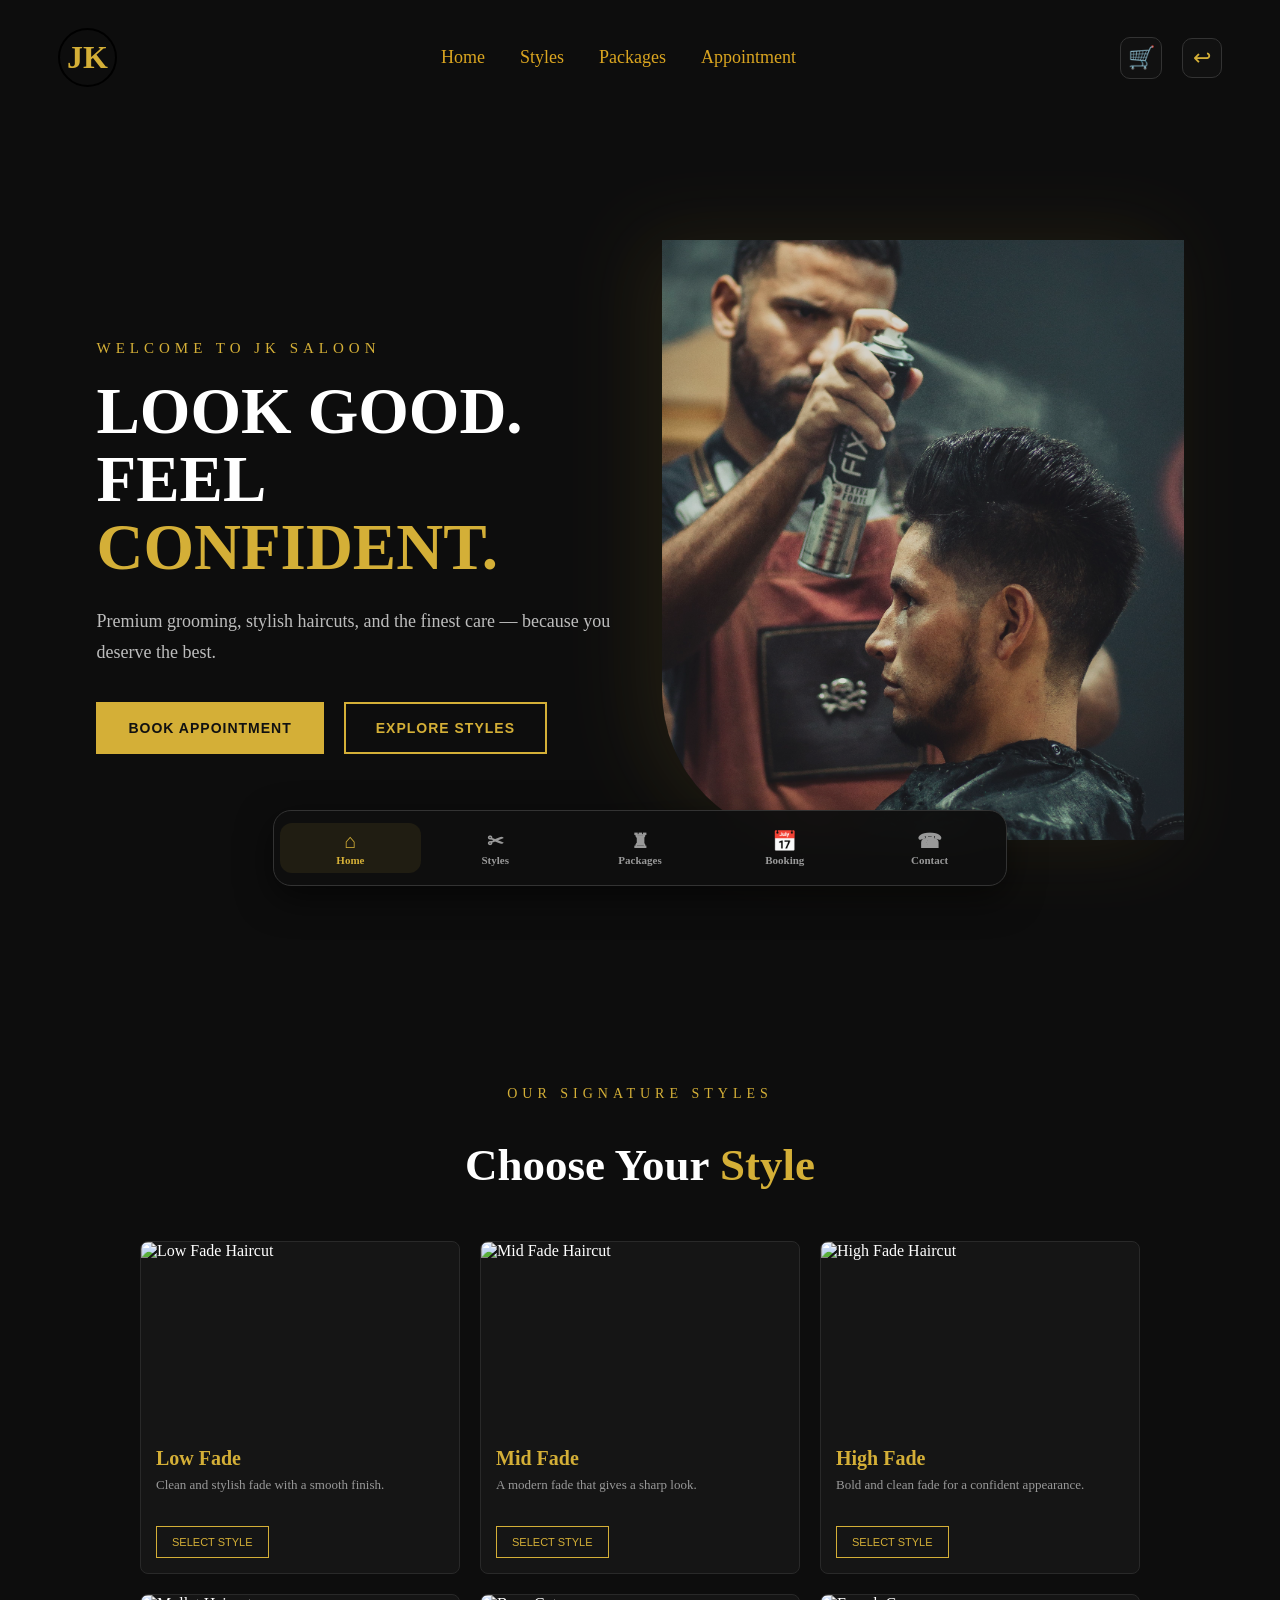
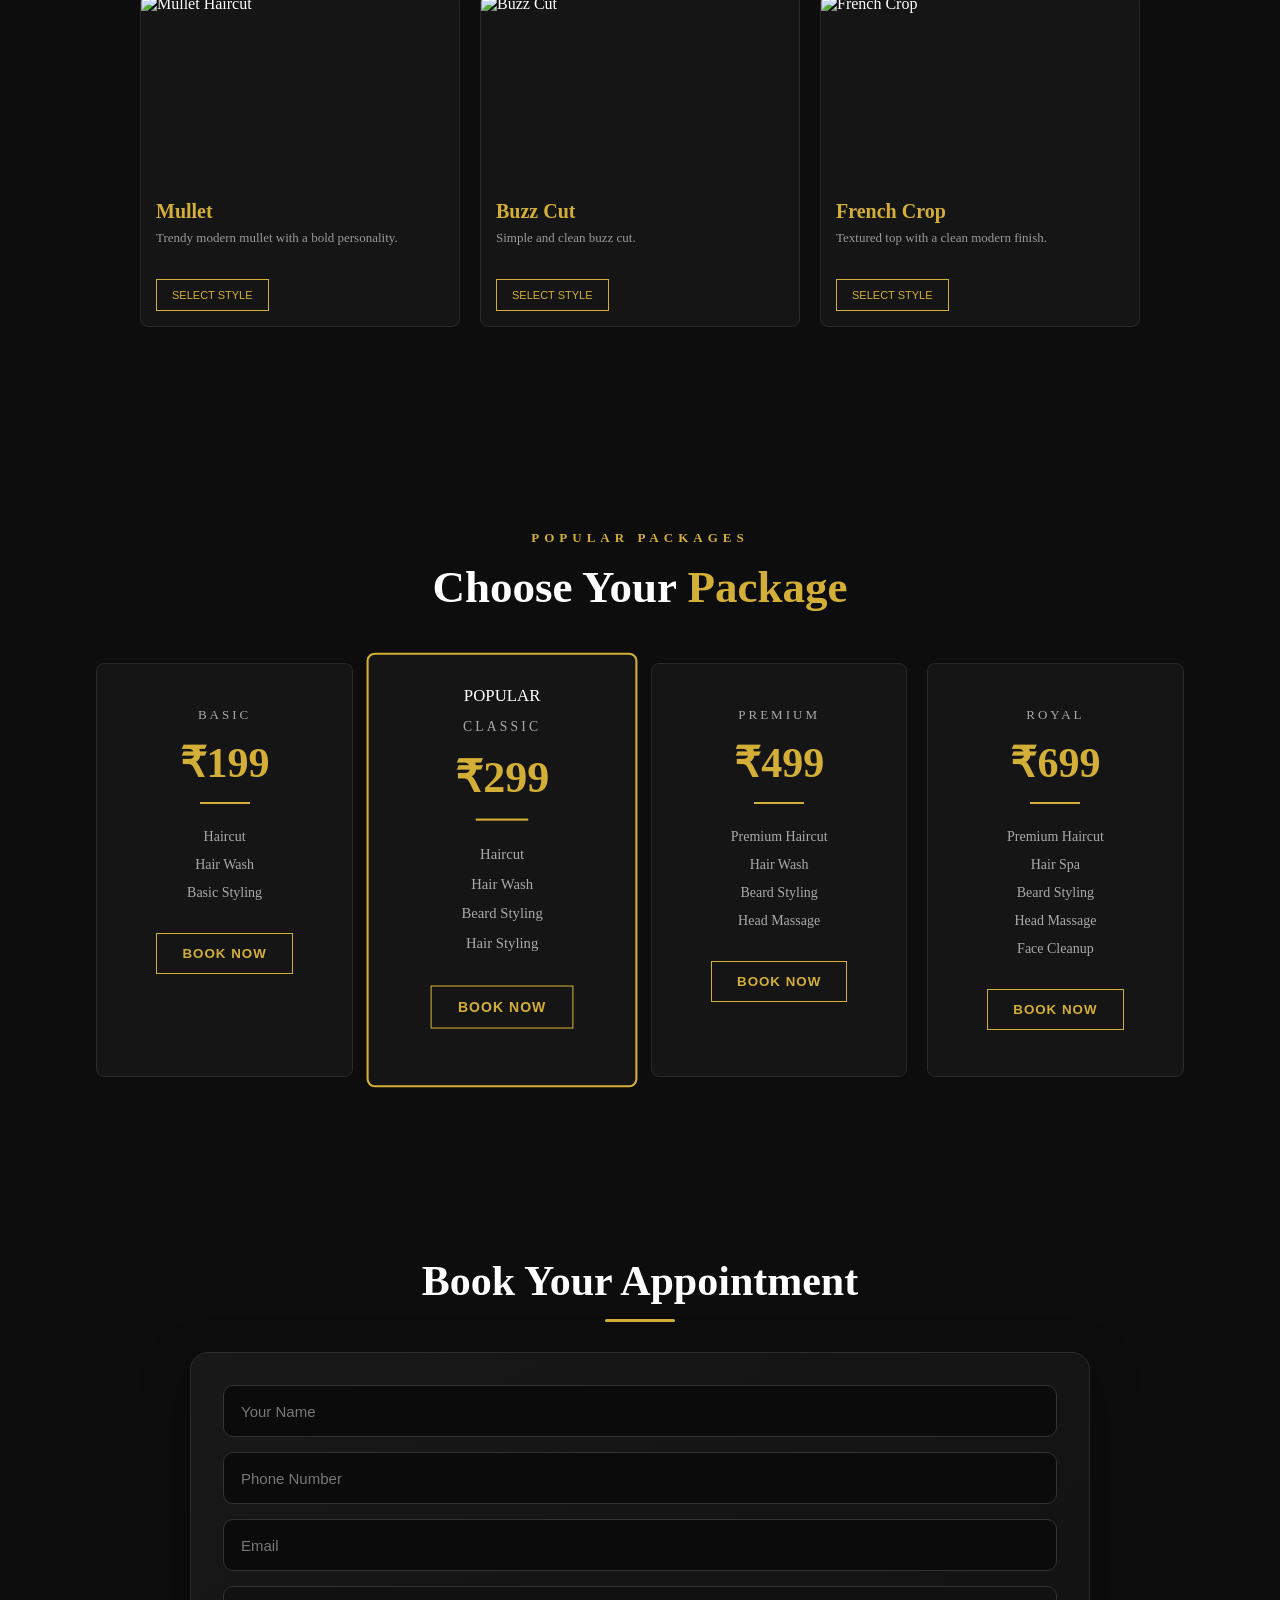
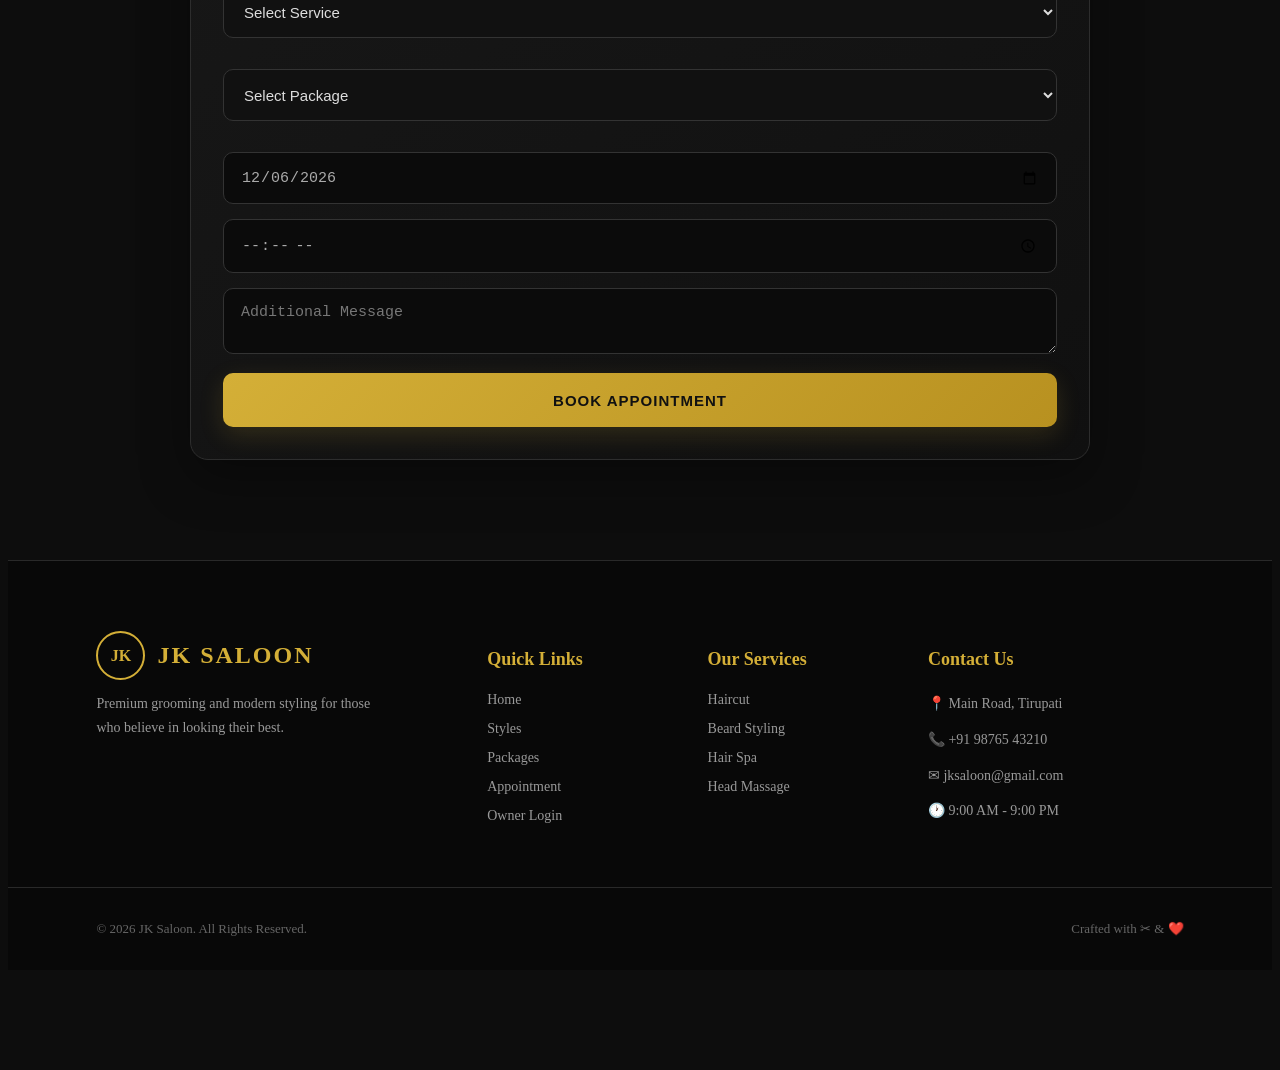
==== frontend/index.html @ f38b9d70 "Initial JK Saloon full stack project" ====
<!DOCTYPE html>
<html lang="en">

<head>

    <meta charset="UTF-8">

    <meta name="viewport"
          content="width=device-width, initial-scale=1.0">

    <title>JK Saloon</title>

    <link rel="stylesheet" href="style.css">

</head>


<body>


<!-- =========================================
     SPLASH SCREEN
     ========================================= -->

<div id="splashScreen">

    <div class="splash-content">

        <div class="splash-logo">
            <span>JK</span>
        </div>

        <h1>JK SALOON</h1>

        <p>LOOK GOOD • FEEL CONFIDENT</p>

        <div class="splash-loader">
            <span></span>
        </div>

    </div>

</div>



<!-- =========================================
     HEADER
     ========================================= -->

<header>

    <!-- LOGO -->

    <div class="logo">

        <span>
            JK
        </span>

    </div>


    <!-- NAVIGATION -->

    <nav id="mainNav">

        <ul>

            <li>
                <a href="#home">
                    Home
                </a>
            </li>

            <li>
                <a href="#styles">
                    Styles
                </a>
            </li>

            <li>
                <a href="#packages">
                    Packages
                </a>
            </li>

            <li>
                <a href="#appointment">
                    Appointment
                </a>
            </li>

        </ul>

    </nav>


    <!-- USER ACTIONS -->

    <div class="user-actions">

        <a class="cart admin-login-icon"
           href="./admin-login.html"
           title="Owner Admin Login"
           aria-label="Owner Admin Login">
            🛒
        </a>

        <button class="back"
                type="button"
                onclick="window.history.back()"
                title="Go Back"
                aria-label="Go Back">
            ↩
        </button>

    </div>


    <!-- MOBILE MENU -->

    <button
        class="mobile-menu-btn"
        onclick="toggleMobileMenu()">

        ☰

    </button>

</header>



<!-- =========================================
     HERO SECTION
     ========================================= -->

<section
    class="hero"
    id="home">


    <div class="hero-content">

        <p class="welcome">
            WELCOME TO JK SALOON
        </p>


        <h1>

            LOOK GOOD.<br>

            FEEL
            <span>
                CONFIDENT.
            </span>

        </h1>


        <p class="hero-text">

            Premium grooming, stylish haircuts,
            and the finest care — because you deserve the best.

        </p>


        <div class="hero-buttons">


            <button
                class="book-btn"
                onclick="goToAppointment()">

                BOOK APPOINTMENT

            </button>


            <button
                class="style-btn"
                onclick="document.getElementById('styles').scrollIntoView({behavior:'smooth'})">

                EXPLORE STYLES

            </button>


        </div>

    </div>



    <div class="hero-image">

        <img
            src="image/saloon.jpg"
            alt="JK Saloon Barber">

    </div>


</section>



<!-- =========================================
     STYLES SECTION
     ========================================= -->

<section
    class="styles-section"
    id="styles">


    <p class="section-small">

        OUR SIGNATURE STYLES

    </p>


    <h2>

        Choose Your
        <span>
            Style
        </span>

    </h2>



    <div class="style-container">


        <!-- LOW FADE -->

        <div class="style-card">

            <img
                src="https://images.unsplash.com/photo-1621605815971-fbc98d665033?auto=format&fit=crop&w=600&q=80"
                alt="Low Fade Haircut">


            <div class="card-content">

                <h3>
                    Low Fade
                </h3>


                <p>

                    Clean and stylish fade
                    with a smooth finish.

                </p>


                <button
                    onclick="selectStyle('Low Fade')">

                    SELECT STYLE

                </button>

            </div>

        </div>



        <!-- MID FADE -->

        <div class="style-card">

            <img
                src="https://images.unsplash.com/photo-1622286342621-4bd786c2447c?auto=format&fit=crop&w=600&q=80"
                alt="Mid Fade Haircut">


            <div class="card-content">

                <h3>
                    Mid Fade
                </h3>


                <p>

                    A modern fade that
                    gives a sharp look.

                </p>


                <button
                    onclick="selectStyle('Mid Fade')">

                    SELECT STYLE

                </button>

            </div>

        </div>



        <!-- HIGH FADE -->

        <div class="style-card">

            <img
                src="https://images.unsplash.com/photo-1622296089863-eb7fc530daa8?auto=format&fit=crop&w=600&q=80"
                alt="High Fade Haircut">


            <div class="card-content">

                <h3>
                    High Fade
                </h3>


                <p>

                    Bold and clean fade
                    for a confident appearance.

                </p>


                <button
                    onclick="selectStyle('High Fade')">

                    SELECT STYLE

                </button>

            </div>

        </div>



        <!-- MULLET -->

        <div class="style-card">

            <img
                src="https://images.unsplash.com/photo-1599351431202-1e0f0137899a?auto=format&fit=crop&w=600&q=80"
                alt="Mullet Haircut">


            <div class="card-content">

                <h3>
                    Mullet
                </h3>


                <p>

                    Trendy modern mullet
                    with a bold personality.

                </p>


                <button
                    onclick="selectStyle('Mullet')">

                    SELECT STYLE

                </button>

            </div>

        </div>



        <!-- BUZZ CUT -->

        <div class="style-card">

            <img
                src="https://images.unsplash.com/photo-1582095133179-bfd08e2fc6b3?auto=format&fit=crop&w=600&q=80"
                alt="Buzz Cut">


            <div class="card-content">

                <h3>
                    Buzz Cut
                </h3>


                <p>

                    Simple and clean
                    buzz cut.

                </p>


                <button
                    onclick="selectStyle('Buzz Cut')">

                    SELECT STYLE

                </button>

            </div>

        </div>



        <!-- FRENCH CROP -->

        <div class="style-card">

            <img
                src="image/image.jpg"
                alt="French Crop">


            <div class="card-content">

                <h3>
                    French Crop
                </h3>


                <p>

                    Textured top with
                    a clean modern finish.

                </p>


                <button
                    onclick="selectStyle('French Crop')">

                    SELECT STYLE

                </button>

            </div>

        </div>


    </div>

</section>



<!-- =========================================
     PACKAGES SECTION
     ========================================= -->

<section
    class="packages-section"
    id="packages">


    <p class="package-small">

        POPULAR PACKAGES

    </p>


    <h2>

        Choose Your
        <span>
            Package
        </span>

    </h2>



    <div class="packages-container">


        <!-- BASIC -->

        <div class="package-card">

            <p class="package-name">
                BASIC
            </p>


            <h3>
                ₹199
            </h3>


            <div class="line"></div>


            <p>
                Haircut
            </p>

            <p>
                Hair Wash
            </p>

            <p>
                Basic Styling
            </p>


            <button
                onclick="selectPackage('Basic Haircut')">

                BOOK NOW

            </button>

        </div>



        <!-- CLASSIC -->

        <div class="package-card popular">

            <div class="popular-tag">
                POPULAR
            </div>


            <p class="package-name">
                CLASSIC
            </p>


            <h3>
                ₹299
            </h3>


            <div class="line"></div>


            <p>
                Haircut
            </p>

            <p>
                Hair Wash
            </p>

            <p>
                Beard Styling
            </p>

            <p>
                Hair Styling
            </p>


            <button
                onclick="selectPackage('Classic Package')">

                BOOK NOW

            </button>

        </div>



        <!-- PREMIUM -->

        <div class="package-card">

            <p class="package-name">
                PREMIUM
            </p>


            <h3>
                ₹499
            </h3>


            <div class="line"></div>


            <p>
                Premium Haircut
            </p>

            <p>
                Hair Wash
            </p>

            <p>
                Beard Styling
            </p>

            <p>
                Head Massage
            </p>


            <button
                onclick="selectPackage('Premium Package')">

                BOOK NOW

            </button>

        </div>



        <!-- ROYAL -->

        <div class="package-card">

            <p class="package-name">
                ROYAL
            </p>


            <h3>
                ₹699
            </h3>


            <div class="line"></div>


            <p>
                Premium Haircut
            </p>

            <p>
                Hair Spa
            </p>

            <p>
                Beard Styling
            </p>

            <p>
                Head Massage
            </p>

            <p>
                Face Cleanup
            </p>


            <button
                onclick="selectPackage('Royal Package')">

                BOOK NOW

            </button>

        </div>


    </div>

</section>



<!-- =========================================
     APPOINTMENT SECTION
     ========================================= -->

<section
    class="appointment-section"
    id="appointment">


    <h2>
        Book Your Appointment
    </h2>



    <form id="appointmentForm">


        <input
            type="text"
            id="customerName"
            placeholder="Your Name"
            required>


        <input
            type="tel"
            id="customerPhone"
            placeholder="Phone Number"
            required>


        <input
            type="email"
            id="customerEmail"
            placeholder="Email"
            required>


        <select
            id="service"
            required>

            <option value="">
                Select Service
            </option>

            <option value="Low Fade">
                Low Fade
            </option>

            <option value="Mid Fade">
                Mid Fade
            </option>

            <option value="High Fade">
                High Fade
            </option>

            <option value="Mullet">
                Mullet
            </option>

            <option value="Buzz Cut">
                Buzz Cut
            </option>

            <option value="French Crop">
                French Crop
            </option>

        </select>



        <select
            id="package"
            required>

            <option value="">
                Select Package
            </option>

            <option value="Basic Haircut">
                Basic - ₹199
            </option>

            <option value="Classic Package">
                Classic - ₹299
            </option>

            <option value="Premium Package">
                Premium - ₹499
            </option>

            <option value="Royal Package">
                Royal - ₹699
            </option>

        </select>



        <input
            type="date"
            id="appointmentDate"
            required>


        <input
            type="time"
            id="appointmentTime"
            required>


        <textarea
            id="customerMessage"
            placeholder="Additional Message"></textarea>


        <button type="submit">

            BOOK APPOINTMENT

        </button>


    </form>



    <!-- SUCCESS RESPONSE -->

    <div id="bookingResponse"></div>


</section>



<!-- =========================================
     FOOTER
     ========================================= -->

<footer
    class="footer"
    id="footer">


    <div class="footer-container">


        <!-- ABOUT -->

        <div class="footer-box">

            <div class="footer-logo">

                <span>
                    JK
                </span>

                <h2>
                    JK SALOON
                </h2>

            </div>


            <p>

                Premium grooming and modern
                styling for those who believe
                in looking their best.

            </p>

        </div>



        <!-- QUICK LINKS -->

        <div class="footer-box">

            <h3>
                Quick Links
            </h3>


            <a href="#home">
                Home
            </a>


            <a href="#styles">
                Styles
            </a>


            <a href="#packages">
                Packages
            </a>


            <a href="#appointment">
                Appointment
            </a>


            <!-- OWNER LOGIN -->

            <a href="./admin-login.html">
                Owner Login
            </a>

        </div>



        <!-- SERVICES -->

        <div class="footer-box">

            <h3>
                Our Services
            </h3>


            <a href="#">
                Haircut
            </a>


            <a href="#">
                Beard Styling
            </a>


            <a href="#">
                Hair Spa
            </a>


            <a href="#">
                Head Massage
            </a>

        </div>



        <!-- CONTACT -->

        <div class="footer-box">

            <h3>
                Contact Us
            </h3>


            <p>
                📍 Main Road, Tirupati
            </p>


            <p>
                📞 +91 98765 43210
            </p>


            <p>
                ✉ jksaloon@gmail.com
            </p>


            <p>
                🕐 9:00 AM - 9:00 PM
            </p>

        </div>


    </div>



    <div class="footer-bottom">

        <p>
            © 2026 JK Saloon. All Rights Reserved.
        </p>


        <p>
            Crafted with ✂ & ❤️
        </p>

    </div>


</footer>



<!-- =========================================
     MOBILE APP BOTTOM NAVIGATION
     ========================================= -->

<div class="app-bottom-nav">


    <a
        href="#home"
        class="active">

        <span>
            ⌂
        </span>

        Home

    </a>



    <a href="#styles">

        <span>
            ✂
        </span>

        Styles

    </a>



    <a href="#packages">

        <span>
            ♜
        </span>

        Packages

    </a>



    <a href="#appointment">

        <span>
            📅
        </span>

        Booking

    </a>



    <a href="#footer">

        <span>
            ☎
        </span>

        Contact

    </a>


</div>



<!-- =========================================
     BOOKING SUCCESS POPUP
     ========================================= -->

<div
    id="bookingSuccessModal"
    class="booking-modal">


    <div class="booking-success-box">


        <div class="success-icon">
            ✓
        </div>


        <h2>
            Booking Confirmed!
        </h2>


        <p class="success-subtitle">

            Your appointment has been booked successfully.

        </p>



        <div class="success-details">


            <div>

                <span>
                    Customer
                </span>

                <strong id="successCustomer">
                    -
                </strong>

            </div>



            <div>

                <span>
                    Service
                </span>

                <strong id="successService">
                    -
                </strong>

            </div>



            <div>

                <span>
                    Package
                </span>

                <strong id="successPackage">
                    -
                </strong>

            </div>



            <div>

                <span>
                    Date
                </span>

                <strong id="successDate">
                    -
                </strong>

            </div>



            <div>

                <span>
                    Time
                </span>

                <strong id="successTime">
                    -
                </strong>

            </div>


        </div>



        <button
            type="button"
            onclick="closeBookingSuccess()">

            Done

        </button>


    </div>

</div>



<!-- =========================================
     JAVASCRIPT
     ========================================= -->

<script src="./javaScript.js/response.js"></script>
<script>
window.addEventListener("load", function () {
    setTimeout(function () {
        const splash = document.getElementById("splashScreen");

        if (splash) {
            splash.classList.add("hide");
        }
    }, 1500);
});
</script>

</body>

</html>
---- frontend/style.css ----
html {
    scroll-behavior: smooth;
}
body{
    background: #0D0D0D;
    color: white;
}
header {
    display: flex;
    align-items: center;
    justify-content: space-between;
    padding: 20px 50px;
}

.logo {
    display: flex;
    align-items: center;
    gap: 12px;
    color: #D4AF37;
}

.logo span {
    font-size: 32px;
    font-weight: bold;
    border: 2px solid black;
    border-radius: 50%;
    width: 55px;
    height: 55px;
    display: flex;
    align-items: center;
    justify-content: center;
}

.logo h2 {
    margin: 0;
    font-size: 22px;
    letter-spacing: 2px;
}

.logo p {
    margin: 3px 0 0;
    font-size: 9px;
    letter-spacing: 2px;
}


nav ul {
    display: flex;
    list-style: none;
    gap: 35px;
    margin: 0;
    padding: 0;
}

nav ul li {
    font-size: 18px;
    cursor: pointer;
}


nav ul li a {
   text-decoration: none;
   color: goldenrod;
    cursor: pointer;
}

.user-actions {
    display: flex;
    align-items: center;
    gap: 20px;
}

.cart,
.back {
    font-size: 22px;
    cursor: pointer;
}

.admin-login-icon {
    color: inherit;
    text-decoration: none;
    display: inline-flex;
    align-items: center;
    justify-content: center;
}

.admin-login-icon:hover {
    color: #D4AF37;
}

.back {
    background: transparent;
    color: inherit;
    border: none;
    padding: 0;
}

.hero {
    min-height: 85vh;
    display: flex;
    align-items: center;
    justify-content: space-between;

    padding: 50px 7%;

    background: #0d0d0d;
    color: white;

    overflow: hidden;
}


/* LEFT SIDE */

.hero-content {
    width: 50%;
    z-index: 2;
}

.welcome {
    color: #d4af37;
    font-size: 15px;
    letter-spacing: 5px;
    margin-bottom: 20px;
}

.hero h1 {
    font-size: 65px;
    line-height: 1.05;
    margin: 0 0 25px;
    font-family: Georgia, serif;
}

.hero h1 span {
    color: #d4af37;
}

.hero-text {
    color: #bdbdbd;
    font-size: 18px;
    line-height: 1.7;
    max-width: 550px;
}


/* BUTTONS */

.hero-buttons {
    display: flex;
    gap: 20px;
    margin-top: 35px;
}

.book-btn,
.style-btn {
    padding: 16px 30px;
    font-size: 14px;
    font-weight: bold;
    letter-spacing: 1px;
    cursor: pointer;
}

.book-btn {
    background: #d4af37;
    color: #111;
    border: 2px solid #d4af37;
}

.style-btn {
    background: transparent;
    color: #d4af37;
    border: 2px solid #d4af37;
}

.book-btn:hover {
    background: transparent;
    color: #d4af37;
}

.style-btn:hover {
    background: #d4af37;
    color: #111;
}


/* RIGHT IMAGE */

.hero-image {
    width: 48%;
    height: 600px;

    display: flex;
    justify-content: center;
    align-items: center;

    position: relative;
}

.hero-image img {
    width: 100%;
    height: 100%;

    object-fit: cover;

    border-radius: 0 0 0 150px;

    filter: brightness(0.85);

    box-shadow: -20px 0 80px rgba(212, 175, 55, 0.12);
}

.styles-section {
    background: #0d0d0d;
    padding: 100px 7%;
    text-align: center;
}

.section-small {
    color: #d4af37;
    letter-spacing: 5px;
    font-size: 14px;
}

.styles-section h2 {
    color: white;
    font-size: 45px;
    margin-bottom: 50px;
}

.styles-section h2 span {
    color: #d4af37;
}

.style-container {
    display: grid;
    grid-template-columns: repeat(3, 1fr);
    gap: 20px;
    max-width: 1000px;
    margin: auto;
}

.style-card {
    background: #151515;
    border: 1px solid #292929;
    border-radius: 8px;
    overflow: hidden;
    text-align: left;
    transition: 0.3s ease;
}

.style-card:hover {
    transform: translateY(-6px);
    border-color: #d4af37;
}

/* Smaller image */
.style-card img {
    width: 100%;
    height: 190px;
    object-fit: cover;
    display: block;
}

/* Smaller content */
.card-content {
    padding: 15px;
}

.card-content h3 {
    color: #d4af37;
    font-size: 20px;
    margin: 0 0 6px;
}

.card-content p {
    color: #999;
    font-size: 13px;
    line-height: 1.4;
    margin: 0;
    min-height: 38px;
}

/* Smaller button */
.card-content button {
    margin-top: 12px;
    padding: 9px 15px;
    font-size: 11px;

    background: transparent;
    color: #d4af37;

    border: 1px solid #d4af37;
    cursor: pointer;
    transition: 0.3s;
}

.card-content button:hover {
    background: #d4af37;
    color: #111;
}

.packages-section {
    background: #0d0d0d;
    padding: 90px 7%;
    text-align: center;
    color: white;
}

.package-small {
    color: #d4af37;
    font-size: 13px;
    letter-spacing: 5px;
    font-weight: bold;
}

.packages-section h2 {
    font-size: 45px;
    margin: 15px 0 50px;
    font-family: Georgia, serif;
}

.packages-section h2 span {
    color: #d4af37;
}


/* FLEX CONTAINER */

.packages-container {
    display: flex;
    justify-content: center;
    align-items: stretch;
    gap: 20px;
    max-width: 1100px;
    margin: auto;
}


/* CARD */

.package-card {
    position: relative;

    width: 250px;
    min-height: 350px;

    background: #151515;

    border: 1px solid #292929;
    border-radius: 8px;

    padding: 30px 20px;

    transition: 0.4s;
}

.package-card:hover {
    transform: translateY(-10px);

    border-color: #d4af37;

    box-shadow:
        0 15px 40px rgba(212, 175, 55, 0.15);
}


/* PACKAGE NAME */

.package-name {
    color: #aaa;
    letter-spacing: 3px;
    font-size: 13px;
}


/* PRICE */

.package-card h3 {
    color: #d4af37;
    font-size: 42px;
    margin: 15px 0;
}


/* LINE */

.line {
    width: 50px;
    height: 2px;
    background: #d4af37;
    margin: 15px auto 25px;
}


/* FEATURES */

.package-card p:not(.package-name) {
    color: #aaa;
    font-size: 14px;
    margin: 12px 0;
}


/* BUTTON */

.package-card button {
    margin-top: 20px;

    padding: 12px 25px;

    background: transparent;
    color: #d4af37;

    border: 1px solid #d4af37;

    cursor: pointer;

    font-weight: bold;
    letter-spacing: 1px;

    transition: 0.3s;
}

.package-card button:hover {
    background: #d4af37;
    color: #111;
}


/* POPULAR CARD */

.package-card.popular {
    border: 2px solid #d4af37;
    transform: scale(1.05);
}

.package-card.popular:hover {
    transform: scale(1.05) translateY(-10px);
}


.footer {
    background: #080808;
    color: white;
    padding-top: 70px;
    border-top: 1px solid #292929;
}

.footer-container {
    max-width: 1150px;
    margin: auto;
    padding: 0 7% 50px;

    display: grid;
    grid-template-columns: 2fr 1fr 1fr 1.5fr;

    gap: 50px;
}


/* LOGO */

.footer-logo {
    display: flex;
    align-items: center;
    gap: 12px;
}

.footer-logo span {
    width: 45px;
    height: 45px;

    border: 2px solid #d4af37;
    border-radius: 50%;

    display: flex;
    align-items: center;
    justify-content: center;

    color: #d4af37;
    font-weight: bold;
}

.footer-logo h2 {
    color: #d4af37;
    letter-spacing: 2px;
    margin: 0;
}

.footer-box > p {
    color: #888;
    line-height: 1.7;
    font-size: 14px;
    max-width: 300px;
}


/* HEADINGS */

.footer-box h3 {
    color: #d4af37;
    font-size: 18px;
    margin-bottom: 22px;
}


/* LINKS */

.footer-box a {
    display: block;

    color: #999;
    text-decoration: none;

    margin-bottom: 13px;

    font-size: 14px;

    transition: 0.3s;
}

.footer-box a:hover {
    color: #d4af37;
    padding-left: 5px;
}


/* CONTACT */

.footer-box p {
    color: #999;
    font-size: 14px;
    margin: 12px 0;
}


/* SOCIAL ICONS */

.social-icons {
    display: flex;
    gap: 10px;
    margin-top: 25px;
}

.social-icons a {
    width: 38px;
    height: 38px;

    border: 1px solid #333;

    display: flex;
    align-items: center;
    justify-content: center;

    color: #d4af37;

    margin: 0;

    transition: 0.3s;
}

.social-icons a:hover {
    background: #d4af37;
    color: #111;

    border-color: #d4af37;
}


/* BOTTOM */

.footer-bottom {
    border-top: 1px solid #292929;

    padding: 20px 7%;

    display: flex;
    justify-content: space-between;
    align-items: center;

    color: #666;

    font-size: 13px;
}

.footer-bottom span {
    color: #d4af37;
}

#bookingResponse {
    position: fixed;

    top: 50%;
    left: 50%;

    transform: translate(-50%, -50%);

    z-index: 9999;

    display: none;
}







/* ============================= */
/* APPOINTMENT FORM              */
/* ============================= */

.contact-form {
    background: #151515;
    padding: 35px;
    border: 1px solid #292929;
    border-radius: 10px;
    box-sizing: border-box;
}

.contact-form h3 {
    color: white;
    font-size: 28px;
    margin-bottom: 25px;
}

.contact-form h3 span {
    color: #D4AF37;
}


/* FORM LAYOUT */

#appointmentForm {
    display: flex;
    flex-direction: column;
    gap: 15px;
}


/* INPUTS */

#appointmentForm input,
#appointmentForm select,
#appointmentForm textarea {

    width: 100%;
    box-sizing: border-box;

    padding: 14px 16px;

    background: #0d0d0d;
    color: white;

    border: 1px solid #333;
    border-radius: 5px;

    outline: none;

    font-size: 14px;
}


/* PLACEHOLDER */

#appointmentForm input::placeholder,
#appointmentForm textarea::placeholder {
    color: #777;
}


/* SELECT */

#appointmentForm select {
    color: #aaa;
    cursor: pointer;
}

#appointmentForm select option {
    background: #151515;
    color: white;
}


/* DATE + TIME */

#appointmentForm input[type="date"],
#appointmentForm input[type="time"] {
    color: #aaa;
}


/* TEXTAREA */

#appointmentForm textarea {
    min-height: 110px;
    resize: vertical;
}


/* FOCUS */

#appointmentForm input:focus,
#appointmentForm select:focus,
#appointmentForm textarea:focus {
    border-color: #D4AF37;
    box-shadow: 0 0 8px rgba(212, 175, 55, 0.15);
}


/* BOOK BUTTON */

#appointmentForm button {
    width: 100%;

    padding: 15px;

    background: #D4AF37;
    color: #111;

    border: none;
    border-radius: 5px;

    font-size: 14px;
    font-weight: bold;
    letter-spacing: 1px;

    cursor: pointer;

    transition: 0.3s;
}

#appointmentForm button:hover {
    background: #b8941f;
    transform: translateY(-2px);
}

#bookingResponse {
    max-width: 700px;
    margin: 20px auto;
    display: none;
}

.success-message {
    background: #183d25;
    border: 1px solid #198754;
    padding: 25px;
    border-radius: 10px;
    text-align: center;
}

.success-icon {
    font-size: 40px;
    color: #4cff88;
    margin-bottom: 10px;
}

.success-message h3 {
    color: #4cff88;
    margin-bottom: 15px;
}

.success-message p {
    margin: 8px;
    color: white;
}

.success-message small {
    color: #ccc;
}

/* =========================================
   JK SALOON - MOBILE APP EXPERIENCE
   ========================================= */

/* MOBILE MENU BUTTON */

.mobile-menu-btn {
    display: none;
    background: transparent;
    color: #D4AF37;
    border: 1px solid #D4AF37;
    width: 42px;
    height: 42px;
    border-radius: 10px;
    font-size: 22px;
    cursor: pointer;
}


/* =========================================
   MOBILE RESPONSIVE
   ========================================= */

@media (max-width: 768px) {

    body {
        padding-bottom: 72px;
        overflow-x: hidden;
    }


    /* HEADER */

    header {
        position: sticky;
        top: 0;
        z-index: 9999;

        height: 64px;
        padding: 8px 16px;

        background: rgba(13, 13, 13, 0.96);
        backdrop-filter: blur(12px);

        border-bottom: 1px solid #292929;
    }


    /* LOGO */

    .logo {
        gap: 8px;
    }

    .logo span {
        width: 40px;
        height: 40px;

        font-size: 20px;

        border: 2px solid #D4AF37;
    }

    .logo h2 {
        font-size: 15px;
        letter-spacing: 1.5px;
    }

    .logo p {
        font-size: 6px;
        letter-spacing: 1.5px;
    }


    /* HIDE DESKTOP NAV */

    nav {
        display: none;
    }


    /* MOBILE NAV */

    nav.mobile-open {
        display: block;

        position: absolute;

        top: 64px;
        left: 0;

        width: 100%;

        background: #111;

        border-bottom: 1px solid #292929;

        padding: 10px 0;
    }

    nav.mobile-open ul {
        display: flex;

        flex-direction: column;

        gap: 0;
    }

    nav.mobile-open ul li {
        width: 100%;
    }

    nav.mobile-open ul li a {
        display: block;

        padding: 15px 20px;

        font-size: 15px;

        border-bottom: 1px solid #222;
    }


    /* USER ACTIONS */

    .user-actions {
        display: none;
    }


    /* MENU BUTTON */

    .mobile-menu-btn {
        display: block;
    }


    /* =================================
       HERO
       ================================= */

    .hero {
        min-height: auto;

        display: flex;

        flex-direction: column;

        padding: 45px 20px 35px;

        text-align: center;
    }


    .hero-content {
        width: 100%;
    }


    .welcome {
        font-size: 11px;

        letter-spacing: 3px;

        margin-bottom: 15px;
    }


    .hero h1 {
        font-size: 38px;

        line-height: 1.1;

        margin-bottom: 18px;
    }


    .hero-text {
        font-size: 14px;

        line-height: 1.6;

        margin: auto;
    }


    /* HERO IMAGE */

    .hero-image {
        width: 100%;

        height: 320px;

        margin-top: 30px;
    }


    .hero-image img {
        border-radius: 20px;

        object-fit: cover;

        box-shadow: 0 10px 35px rgba(212, 175, 55, 0.15);
    }


    /* HERO BUTTONS */

    .hero-buttons {
        flex-direction: column;

        gap: 12px;

        margin-top: 25px;
    }


    .book-btn,
    .style-btn {
        width: 100%;

        padding: 15px;

        border-radius: 10px;
    }


    /* =================================
       SECTIONS
       ================================= */

    .styles-section,
    .packages-section {
        padding: 60px 16px;
    }


    .section-small,
    .package-small {
        font-size: 10px;

        letter-spacing: 3px;
    }


    .styles-section h2,
    .packages-section h2 {
        font-size: 30px;

        margin-bottom: 30px;
    }


    /* =================================
       STYLE CARDS
       ================================= */

    .style-container {
        display: flex;

        overflow-x: auto;

        gap: 15px;

        padding: 5px 3px 15px;

        scroll-snap-type: x mandatory;

        scrollbar-width: none;
    }

    .style-container::-webkit-scrollbar {
        display: none;
    }


    .style-card {
        flex: 0 0 82%;

        scroll-snap-align: center;

        border-radius: 14px;
    }


    .style-card img {
        height: 220px;
    }


    .card-content {
        padding: 18px;
    }


    .card-content h3 {
        font-size: 21px;
    }


    .card-content button {
        width: 100%;

        padding: 12px;

        border-radius: 8px;
    }


    /* =================================
       PACKAGES
       ================================= */

    .packages-container {
        display: flex;

        overflow-x: auto;

        justify-content: flex-start;

        gap: 15px;

        padding: 10px 5px 20px;

        scroll-snap-type: x mandatory;

        scrollbar-width: none;
    }

    .packages-container::-webkit-scrollbar {
        display: none;
    }


    .package-card {
        flex: 0 0 78%;

        width: auto;

        min-height: 330px;

        scroll-snap-align: center;

        border-radius: 15px;

        padding: 30px 20px;
    }


    .package-card.popular {
        transform: none;
    }


    .package-card.popular:hover {
        transform: none;
    }


    .package-card h3 {
        font-size: 40px;
    }


    .package-card button {
        width: 100%;

        border-radius: 8px;
    }


    /* =================================
       APPOINTMENT
       ================================= */

    .appointment-section {
        padding: 55px 16px;
    }


    .appointment-section h2 {
        font-size: 30px;

        text-align: center;

        margin-bottom: 25px;
    }


    #appointmentForm {
        background: #151515;

        padding: 20px;

        border: 1px solid #292929;

        border-radius: 18px;

        box-shadow: 0 10px 35px rgba(0, 0, 0, 0.35);
    }


    #appointmentForm input,
    #appointmentForm select,
    #appointmentForm textarea {
        padding: 15px;

        min-height: 50px;

        border-radius: 10px;

        font-size: 15px;
    }


    #appointmentForm textarea {
        min-height: 100px;
    }


    #appointmentForm button {
        min-height: 52px;

        border-radius: 10px;

        font-size: 14px;
    }


    /* =================================
       SUCCESS MESSAGE
       ================================= */

    #bookingResponse {
        width: calc(100% - 32px);

        max-width: 400px;
    }


    .success-message {
        padding: 22px 15px;

        border-radius: 15px;
    }


    /* =================================
       FOOTER
       ================================= */

    .footer {
        padding-top: 45px;
    }


    .footer-container {
        display: flex;

        flex-direction: column;

        gap: 30px;

        padding: 0 20px 35px;
    }


    .footer-box {
        width: 100%;
    }


    .footer-box h3 {
        margin-bottom: 15px;
    }


    .footer-bottom {
        flex-direction: column;

        gap: 8px;

        text-align: center;

        padding: 18px 15px;

        font-size: 11px;
    }


    /* =================================
       BOTTOM APP NAVIGATION
       ================================= */

    .app-bottom-nav {
        position: fixed;

        bottom: 0;
        left: 0;

        width: 100%;

        height: 68px;

        background: rgba(15, 15, 15, 0.97);

        backdrop-filter: blur(15px);

        border-top: 1px solid #292929;

        display: flex;

        justify-content: space-around;

        align-items: center;

        z-index: 10000;

        padding-bottom: env(safe-area-inset-bottom);
    }


    .app-bottom-nav a {
        flex: 1;

        display: flex;

        flex-direction: column;

        align-items: center;

        justify-content: center;

        gap: 4px;

        color: #888;

        text-decoration: none;

        font-size: 10px;

        transition: 0.2s;
    }


    .app-bottom-nav a span {
        font-size: 21px;
    }


    .app-bottom-nav a.active,
    .app-bottom-nav a:hover {
        color: #D4AF37;
    }

}


/* =========================================
   SMALL PHONES
   ========================================= */

@media (max-width: 380px) {

    .hero h1 {
        font-size: 33px;
    }

    .hero-image {
        height: 280px;
    }

    .style-card {
        flex-basis: 88%;
    }

    .package-card {
        flex-basis: 85%;
    }

}

/* =========================================
   JK SALOON - SPLASH SCREEN
   ========================================= */

#splashScreen {
    position: fixed;
    top: 0;
    left: 0;
    width: 100%;
    height: 100vh;
    background: #0b0b0b;
    z-index: 99999;

    display: flex;
    align-items: center;
    justify-content: center;

    opacity: 1;
    visibility: visible;
    transition: opacity 0.5s ease, visibility 0.5s ease;
}

#splashScreen.hide {
    opacity: 0;
    visibility: hidden;
    pointer-events: none;
}

.splash-content {
    text-align: center;
    animation: splashZoom 1s ease;
}

.splash-logo {
    width: 95px;
    height: 95px;
    margin: 0 auto 20px;

    display: flex;
    justify-content: center;
    align-items: center;

    border: 3px solid #d4af37;
    border-radius: 50%;

    color: #d4af37;
    font-size: 42px;
    font-weight: 800;
    letter-spacing: 2px;

    box-shadow: 0 0 30px rgba(212, 175, 55, 0.25);
}

.splash-content h1 {
    margin: 0;
    color: #d4af37;
    font-size: 32px;
    letter-spacing: 5px;
    font-weight: 800;
}

.splash-content p {
    margin-top: 10px;
    color: #aaa;
    font-size: 12px;
    letter-spacing: 2px;
}

/* Loader */

.splash-loader {
    width: 130px;
    height: 3px;
    background: #333;
    margin: 28px auto 0;
    overflow: hidden;
    border-radius: 10px;
}

.splash-loader span {
    display: block;
    width: 45%;
    height: 100%;
    background: #d4af37;
    border-radius: 10px;

    animation: loadingBar 1.2s infinite ease-in-out;
}

/* Logo animation */

@keyframes splashZoom {

    0% {
        opacity: 0;
        transform: scale(0.7);
    }

    100% {
        opacity: 1;
        transform: scale(1);
    }
}

/* Loading animation */

@keyframes loadingBar {

    0% {
        transform: translateX(-130px);
    }

    100% {
        transform: translateX(290px);
    }
}


/* Mobile */

@media (max-width: 600px) {

    .splash-logo {
        width: 85px;
        height: 85px;
        font-size: 36px;
    }

    .splash-content h1 {
        font-size: 26px;
        letter-spacing: 4px;
    }

    .splash-content p {
        font-size: 10px;
    }
}

/* =========================================
   SMOOTH APP-LIKE SCROLL
   ========================================= */

html {
    scroll-behavior: smooth;
}


/* =========================================
   BOOKING SUCCESS MODAL
   ========================================= */

.booking-modal {
    position: fixed;
    inset: 0;

    background: rgba(0, 0, 0, 0.82);

    display: flex;
    justify-content: center;
    align-items: center;

    z-index: 100000;

    opacity: 0;
    visibility: hidden;

    transition: all 0.35s ease;

    padding: 20px;
}

.booking-modal.show {
    opacity: 1;
    visibility: visible;
}


.booking-success-box {
    width: 100%;
    max-width: 430px;

    background: #151515;

    border: 1px solid #d4af37;
    border-radius: 20px;

    padding: 32px 25px;

    text-align: center;

    box-shadow:
        0 20px 60px rgba(0, 0, 0, 0.7),
        0 0 30px rgba(212, 175, 55, 0.12);

    transform: scale(0.8) translateY(20px);

    transition: transform 0.35s ease;
}

.booking-modal.show .booking-success-box {
    transform: scale(1) translateY(0);
}


/* Success icon */

.success-icon {
    width: 72px;
    height: 72px;

    margin: 0 auto 18px;

    display: flex;
    justify-content: center;
    align-items: center;

    border: 3px solid #4caf50;
    border-radius: 50%;

    color: #4caf50;

    font-size: 42px;
    font-weight: bold;

    animation: successPop 0.5s ease;
}

@keyframes successPop {

    0% {
        transform: scale(0);
    }

    70% {
        transform: scale(1.15);
    }

    100% {
        transform: scale(1);
    }
}


.booking-success-box h2 {
    color: #d4af37;
    font-size: 27px;
    margin: 0;
}


.success-subtitle {
    color: #aaa;
    font-size: 14px;
    margin: 10px 0 22px;
}


/* Appointment details */

.success-details {
    background: #0d0d0d;

    border-radius: 12px;

    padding: 15px;

    text-align: left;

    margin-bottom: 22px;
}

.success-details div {
    display: flex;
    justify-content: space-between;
    align-items: center;

    gap: 15px;

    padding: 9px 0;

    border-bottom: 1px solid #292929;
}

.success-details div:last-child {
    border-bottom: none;
}

.success-details span {
    color: #888;
    font-size: 13px;
}

.success-details strong {
    color: #fff;
    font-size: 13px;
    text-align: right;
}


/* Done button */

.booking-success-box button {
    width: 100%;

    padding: 13px;

    border: none;
    border-radius: 8px;

    background: #d4af37;
    color: #111;

    font-size: 15px;
    font-weight: bold;

    cursor: pointer;

    transition: 0.3s ease;
}

.booking-success-box button:hover {
    background: #f0cf62;
    transform: translateY(-2px);
}


/* Mobile */

@media (max-width: 600px) {

    .booking-success-box {
        max-width: 360px;
        padding: 27px 18px;
    }

    .success-icon {
        width: 62px;
        height: 62px;
        font-size: 34px;
    }

    .booking-success-box h2 {
        font-size: 23px;
    }

    .success-details {
        padding: 12px;
    }

    .success-details div {
        padding: 8px 0;
    }
}


/* =========================================================
   FINAL UI FIXES - APPOINTMENT + BOTTOM NAV + HEADER ACTIONS
   ========================================================= */

/* Appointment section - desktop + mobile */
.appointment-section {
    width: min(900px, 92%);
    margin: 0 auto;
    padding: 90px 0 100px;
    scroll-margin-top: 80px;
}

.appointment-section h2 {
    color: #fff;
    font-family: Georgia, serif;
    font-size: 42px;
    text-align: center;
    margin: 0 0 30px;
}

.appointment-section h2::after {
    content: "";
    display: block;
    width: 70px;
    height: 3px;
    margin: 14px auto 0;
    background: #d4af37;
    border-radius: 5px;
}

#appointmentForm {
    background: linear-gradient(145deg, #181818, #101010);
    padding: 32px;
    border: 1px solid #2d2d2d;
    border-radius: 18px;
    box-shadow: 0 18px 50px rgba(0,0,0,.35);
}

#appointmentForm input,
#appointmentForm select,
#appointmentForm textarea {
    min-height: 52px;
    padding: 15px 17px;
    background: #0b0b0b;
    color: #fff;
    border: 1px solid #333;
    border-radius: 10px;
    font-size: 15px;
    transition: border-color .25s, box-shadow .25s, transform .2s;
}

#appointmentForm input:hover,
#appointmentForm select:hover,
#appointmentForm textarea:hover {
    border-color: #555;
}

#appointmentForm input:focus,
#appointmentForm select:focus,
#appointmentForm textarea:focus {
    border-color: #d4af37;
    box-shadow: 0 0 0 3px rgba(212,175,55,.10);
}

#appointmentForm button {
    min-height: 54px;
    margin-top: 4px;
    border-radius: 10px;
    background: linear-gradient(135deg, #d4af37, #b89120);
    color: #111;
    font-size: 15px;
    font-weight: 800;
    letter-spacing: 1px;
    box-shadow: 0 8px 25px rgba(212,175,55,.16);
}

#appointmentForm button:hover {
    background: linear-gradient(135deg, #f0cf62, #d4af37);
    transform: translateY(-2px);
}

/* Bottom navigation is a real styled app bar, not raw links */
.app-bottom-nav {
    position: fixed;
    left: 50%;
    bottom: 14px;
    transform: translateX(-50%);
    width: min(720px, calc(100% - 28px));
    min-height: 62px;
    padding: 6px;
    display: flex;
    align-items: center;
    justify-content: space-around;
    gap: 4px;
    background: rgba(15,15,15,.96);
    border: 1px solid #333;
    border-radius: 18px;
    box-shadow: 0 12px 35px rgba(0,0,0,.55);
    backdrop-filter: blur(14px);
    z-index: 10000;
}

.app-bottom-nav a {
    flex: 1;
    min-width: 0;
    min-height: 50px;
    display: flex;
    flex-direction: column;
    align-items: center;
    justify-content: center;
    gap: 3px;
    color: #999;
    text-decoration: none;
    border-radius: 12px;
    font-size: 11px;
    font-weight: 700;
    transition: .25s ease;
}

.app-bottom-nav a span {
    font-size: 20px;
    line-height: 1;
}

.app-bottom-nav a:hover,
.app-bottom-nav a.active {
    color: #d4af37;
    background: rgba(212,175,55,.09);
}

/* Keep page content above the fixed app bar */
body {
    padding-bottom: 90px;
}

/* Header action buttons */
.user-actions .cart,
.user-actions .back {
    width: 40px;
    height: 40px;
    border: 1px solid #333;
    border-radius: 10px;
    display: inline-flex;
    align-items: center;
    justify-content: center;
    background: #111;
    color: #d4af37;
    text-decoration: none;
    transition: .25s ease;
}

.user-actions .cart:hover,
.user-actions .back:hover {
    border-color: #d4af37;
    background: #1b1b1b;
    transform: translateY(-1px);
}

@media (max-width: 768px) {
    body { padding-bottom: 92px; }

    .user-actions {
        display: flex;
        gap: 7px;
        margin-left: auto;
        margin-right: 8px;
    }

    .user-actions .cart,
    .user-actions .back {
        width: 36px;
        height: 36px;
        font-size: 18px;
    }

    .appointment-section {
        width: calc(100% - 28px);
        padding: 60px 0 85px;
    }

    .appointment-section h2 {
        font-size: 30px;
    }

    #appointmentForm {
        padding: 20px;
        border-radius: 16px;
    }

    #appointmentForm input,
    #appointmentForm select,
    #appointmentForm textarea {
        min-height: 50px;
        font-size: 14px;
    }

    .app-bottom-nav {
        bottom: 8px;
        width: calc(100% - 16px);
        min-height: 62px;
        border-radius: 16px;
    }

    .app-bottom-nav a {
        font-size: 9px;
    }

    .app-bottom-nav a span {
        font-size: 19px;
    }
}


/* =========================================
   APPOINTMENT DATE & TIME DROPDOWNS
========================================= */

#appointmentForm select {
    width: 100%;
    padding: 15px 16px;
    min-height: 52px;
    margin-bottom: 16px;
    background: #111;
    color: #ddd;
    border: 1px solid #333;
    border-radius: 10px;
    font-size: 15px;
    outline: none;
    cursor: pointer;
}

#appointmentForm select:focus {
    border-color: #d4af37;
    box-shadow: 0 0 0 2px rgba(212, 175, 55, 0.12);
}

#appointmentForm select option {
    background: #111;
    color: #fff;
}
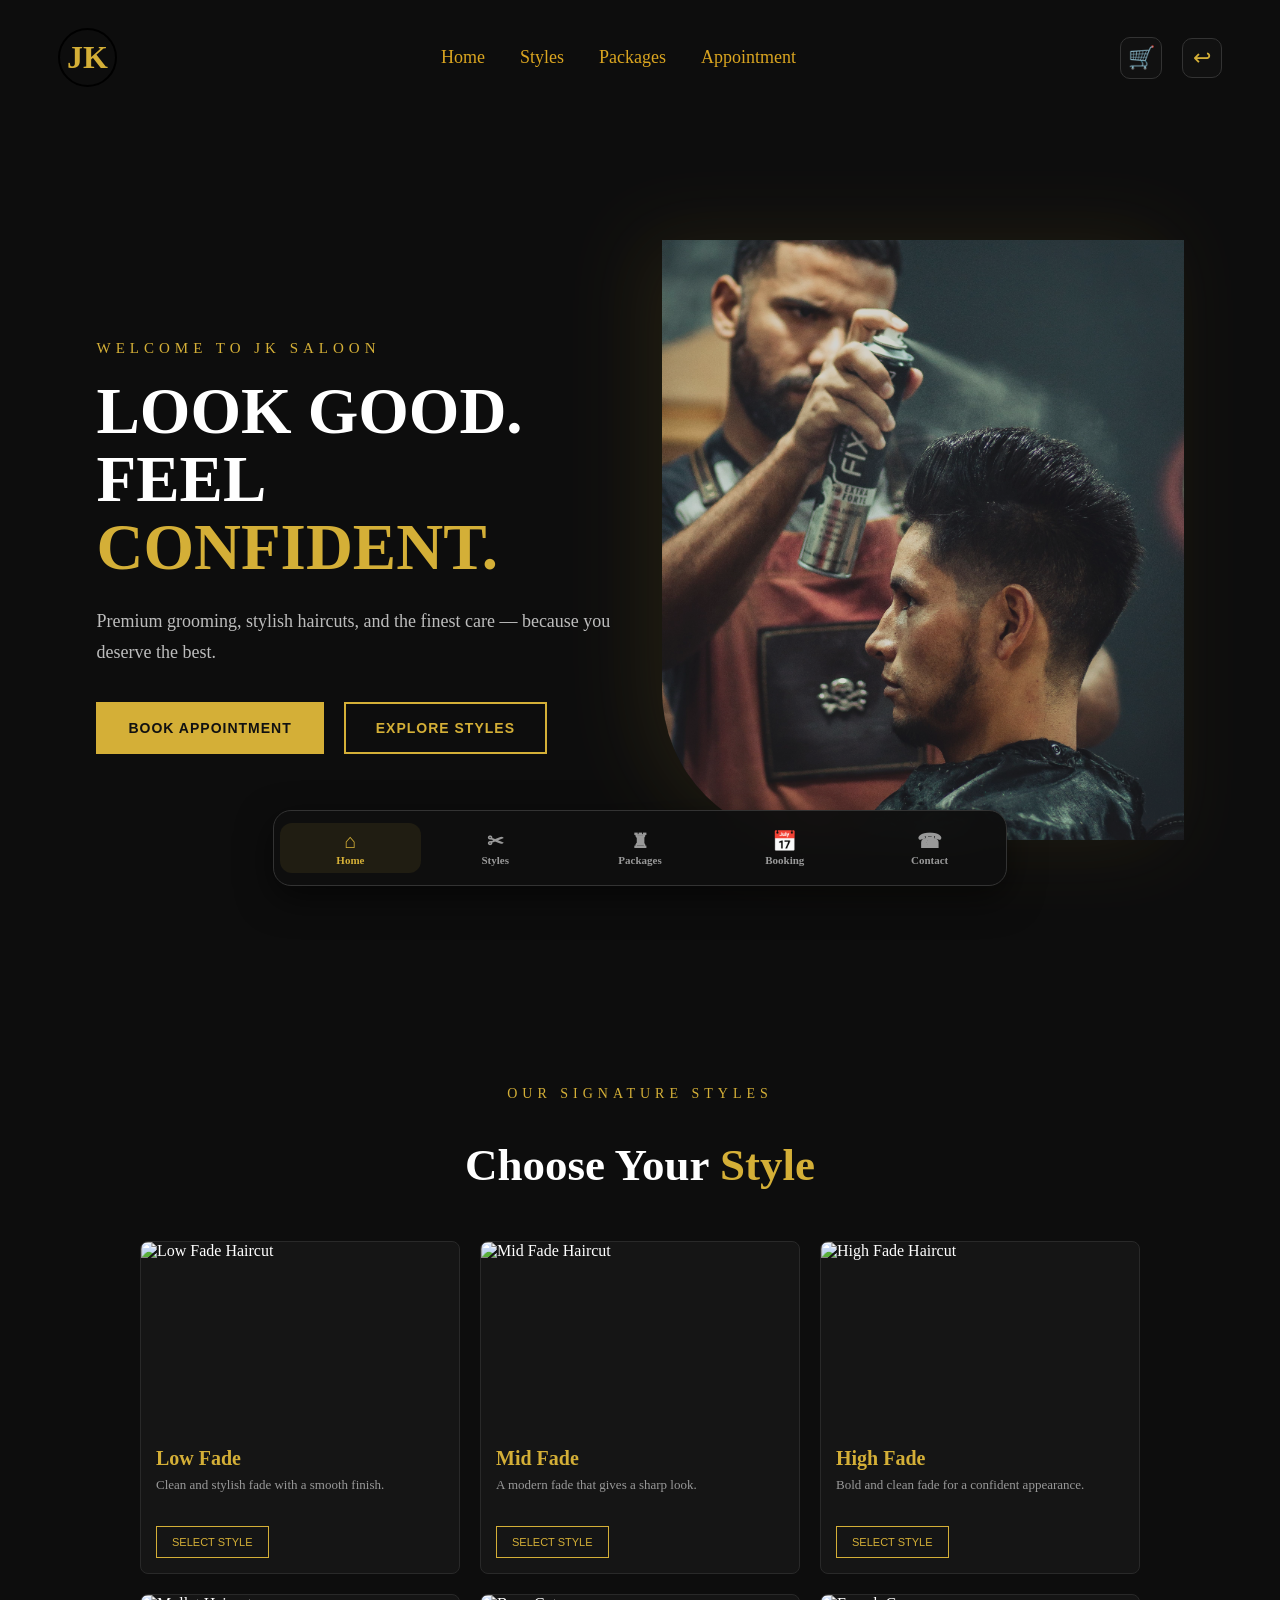
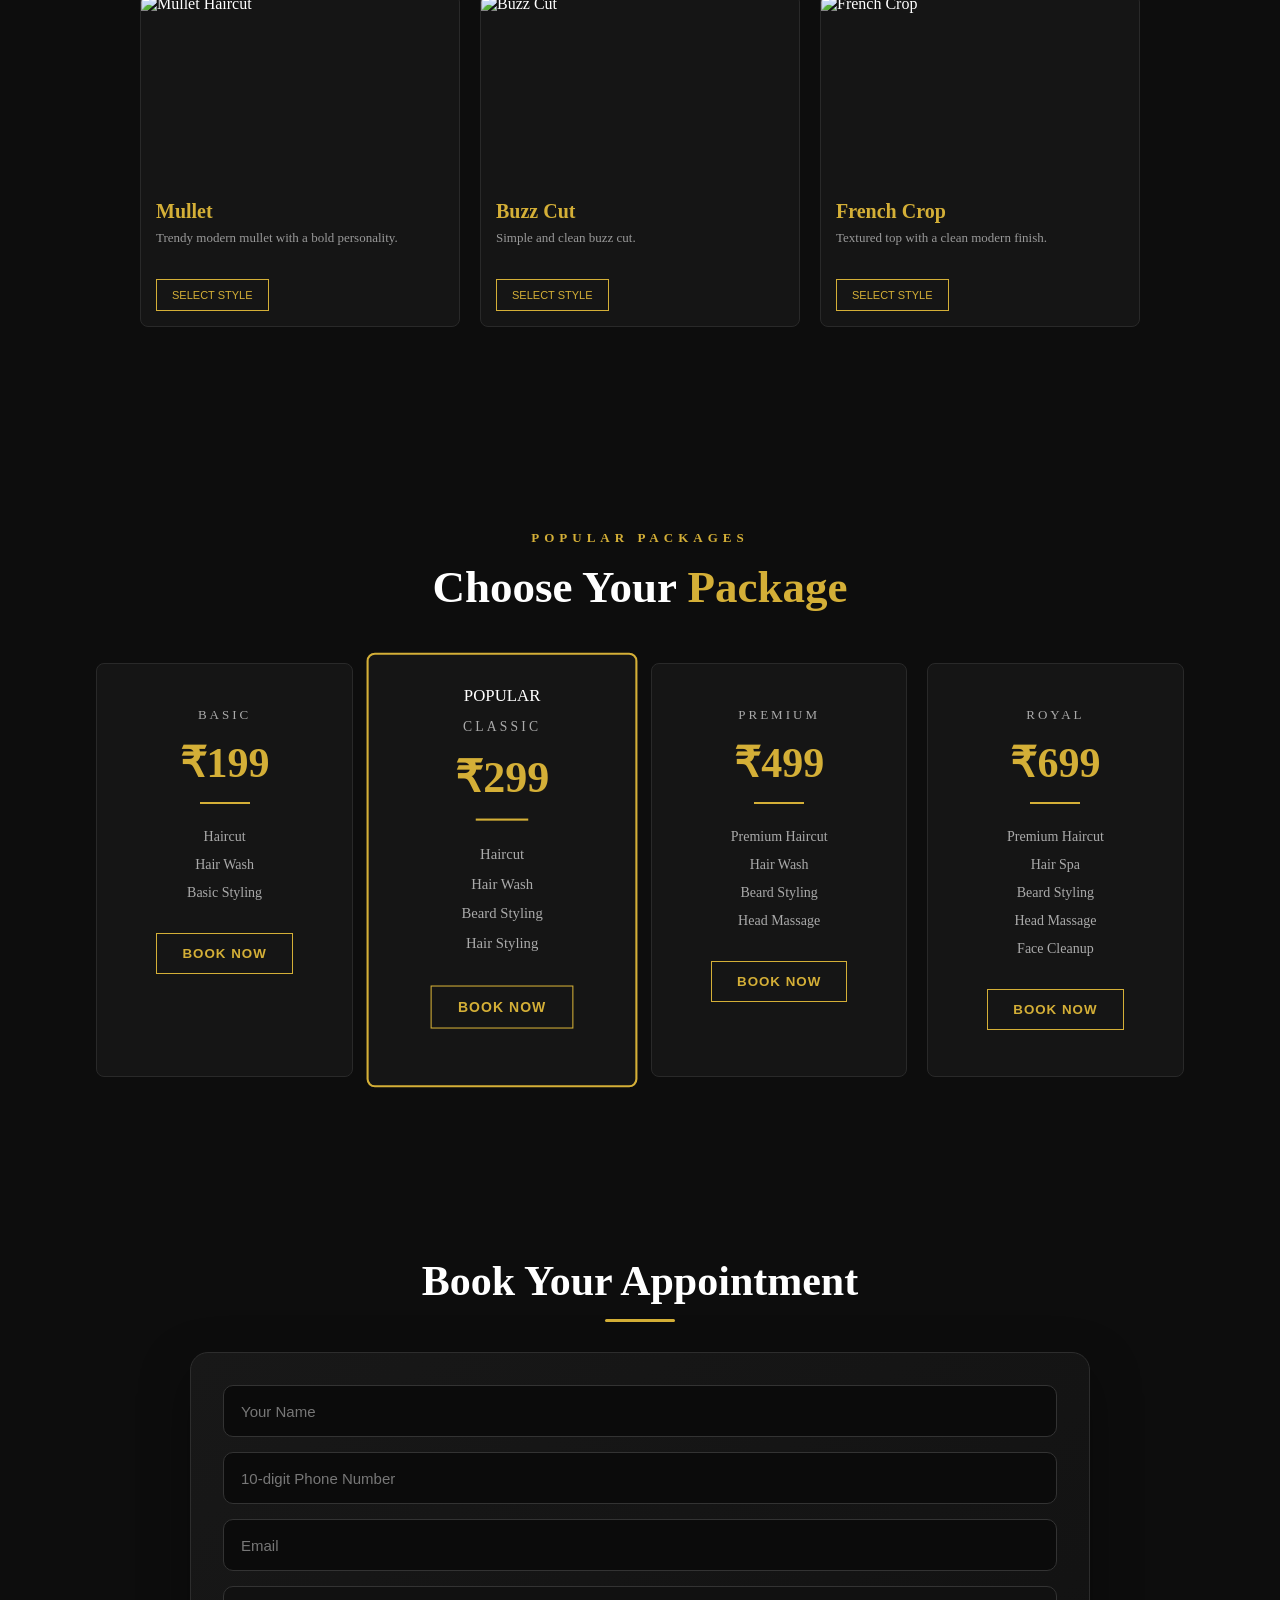
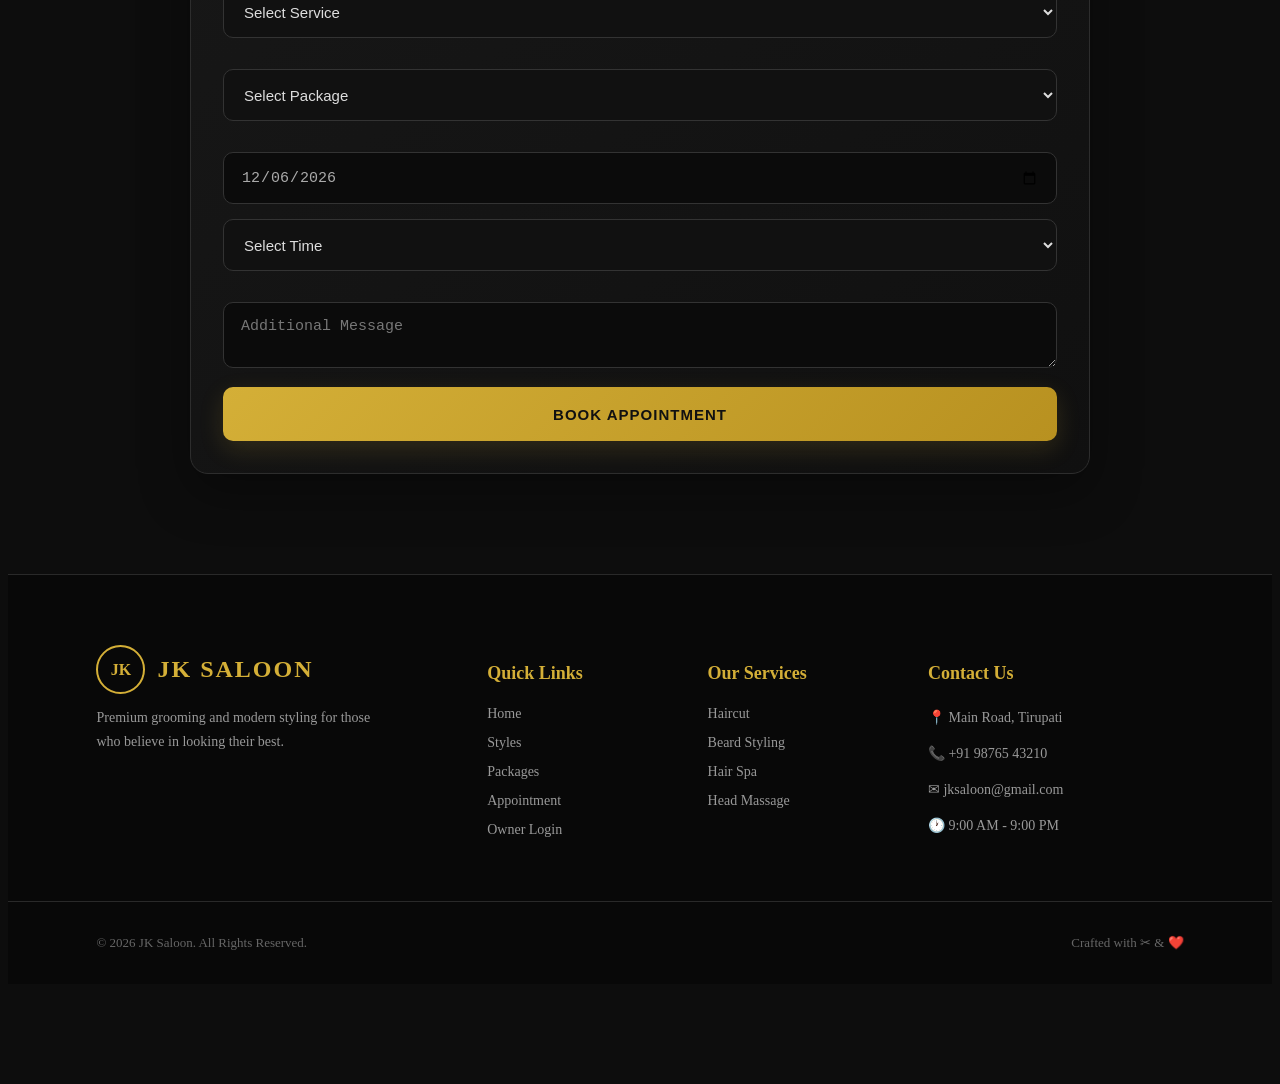
==== commit e7b6ffab: "Add appointment booking validation" ====
--- a/frontend/index.html
+++ b/frontend/index.html
@@ -50,53 +50,35 @@
 
 <header>
 
-    <!-- LOGO -->
-
     <div class="logo">
-
-        <span>
-            JK
-        </span>
-
+        <span>JK</span>
     </div>
 
 
-    <!-- NAVIGATION -->
-
     <nav id="mainNav">
 
         <ul>
 
             <li>
-                <a href="#home">
-                    Home
-                </a>
+                <a href="#home">Home</a>
             </li>
 
             <li>
-                <a href="#styles">
-                    Styles
-                </a>
+                <a href="#styles">Styles</a>
             </li>
 
             <li>
-                <a href="#packages">
-                    Packages
-                </a>
+                <a href="#packages">Packages</a>
             </li>
 
             <li>
-                <a href="#appointment">
-                    Appointment
-                </a>
+                <a href="#appointment">Appointment</a>
             </li>
 
         </ul>
 
     </nav>
 
-
-    <!-- USER ACTIONS -->
 
     <div class="user-actions">
 
@@ -118,8 +100,6 @@
     </div>
 
 
-    <!-- MOBILE MENU -->
-
     <button
         class="mobile-menu-btn"
         onclick="toggleMobileMenu()">
@@ -139,7 +119,6 @@
 <section
     class="hero"
     id="home">
-
 
     <div class="hero-content">
 
@@ -170,7 +149,6 @@
 
         <div class="hero-buttons">
 
-
             <button
                 class="book-btn"
                 onclick="goToAppointment()">
@@ -188,7 +166,6 @@
 
             </button>
 
-
         </div>
 
     </div>
@@ -203,7 +180,6 @@
 
     </div>
 
-
 </section>
 
 
@@ -218,9 +194,7 @@
 
 
     <p class="section-small">
-
         OUR SIGNATURE STYLES
-
     </p>
 
 
@@ -246,21 +220,16 @@
                 src="https://images.unsplash.com/photo-1621605815971-fbc98d665033?auto=format&fit=crop&w=600&q=80"
                 alt="Low Fade Haircut">
 
-
             <div class="card-content">
 
                 <h3>
                     Low Fade
                 </h3>
 
-
                 <p>
-
                     Clean and stylish fade
                     with a smooth finish.
-
                 </p>
-
 
                 <button
                     onclick="selectStyle('Low Fade')">
@@ -283,21 +252,16 @@
                 src="https://images.unsplash.com/photo-1622286342621-4bd786c2447c?auto=format&fit=crop&w=600&q=80"
                 alt="Mid Fade Haircut">
 
-
             <div class="card-content">
 
                 <h3>
                     Mid Fade
                 </h3>
 
-
                 <p>
-
                     A modern fade that
                     gives a sharp look.
-
                 </p>
-
 
                 <button
                     onclick="selectStyle('Mid Fade')">
@@ -320,21 +284,16 @@
                 src="https://images.unsplash.com/photo-1622296089863-eb7fc530daa8?auto=format&fit=crop&w=600&q=80"
                 alt="High Fade Haircut">
 
-
             <div class="card-content">
 
                 <h3>
                     High Fade
                 </h3>
 
-
                 <p>
-
                     Bold and clean fade
                     for a confident appearance.
-
                 </p>
-
 
                 <button
                     onclick="selectStyle('High Fade')">
@@ -357,21 +316,16 @@
                 src="https://images.unsplash.com/photo-1599351431202-1e0f0137899a?auto=format&fit=crop&w=600&q=80"
                 alt="Mullet Haircut">
 
-
             <div class="card-content">
 
                 <h3>
                     Mullet
                 </h3>
 
-
                 <p>
-
                     Trendy modern mullet
                     with a bold personality.
-
                 </p>
-
 
                 <button
                     onclick="selectStyle('Mullet')">
@@ -394,21 +348,16 @@
                 src="https://images.unsplash.com/photo-1582095133179-bfd08e2fc6b3?auto=format&fit=crop&w=600&q=80"
                 alt="Buzz Cut">
 
-
             <div class="card-content">
 
                 <h3>
                     Buzz Cut
                 </h3>
 
-
                 <p>
-
                     Simple and clean
                     buzz cut.
-
                 </p>
-
 
                 <button
                     onclick="selectStyle('Buzz Cut')">
@@ -431,21 +380,16 @@
                 src="image/image.jpg"
                 alt="French Crop">
 
-
             <div class="card-content">
 
                 <h3>
                     French Crop
                 </h3>
 
-
                 <p>
-
                     Textured top with
                     a clean modern finish.
-
                 </p>
-
 
                 <button
                     onclick="selectStyle('French Crop')">
@@ -475,9 +419,7 @@
 
 
     <p class="package-small">
-
         POPULAR PACKAGES
-
     </p>
 
 
@@ -503,15 +445,12 @@
                 BASIC
             </p>
 
-
             <h3>
                 ₹199
             </h3>
 
-
             <div class="line"></div>
 
-
             <p>
                 Haircut
             </p>
@@ -523,7 +462,6 @@
             <p>
                 Basic Styling
             </p>
-
 
             <button
                 onclick="selectPackage('Basic Haircut')">
@@ -544,20 +482,16 @@
                 POPULAR
             </div>
 
-
             <p class="package-name">
                 CLASSIC
             </p>
-
 
             <h3>
                 ₹299
             </h3>
 
-
             <div class="line"></div>
 
-
             <p>
                 Haircut
             </p>
@@ -573,7 +507,6 @@
             <p>
                 Hair Styling
             </p>
-
 
             <button
                 onclick="selectPackage('Classic Package')">
@@ -593,16 +526,13 @@
             <p class="package-name">
                 PREMIUM
             </p>
-
 
             <h3>
                 ₹499
             </h3>
 
-
             <div class="line"></div>
 
-
             <p>
                 Premium Haircut
             </p>
@@ -618,7 +548,6 @@
             <p>
                 Head Massage
             </p>
-
 
             <button
                 onclick="selectPackage('Premium Package')">
@@ -638,16 +567,13 @@
             <p class="package-name">
                 ROYAL
             </p>
-
 
             <h3>
                 ₹699
             </h3>
 
-
             <div class="line"></div>
 
-
             <p>
                 Premium Haircut
             </p>
@@ -667,7 +593,6 @@
             <p>
                 Face Cleanup
             </p>
-
 
             <button
                 onclick="selectPackage('Royal Package')">
@@ -702,6 +627,8 @@
 
     <form id="appointmentForm">
 
+
+        <!-- CUSTOMER NAME -->
 
         <input
             type="text"
@@ -710,12 +637,21 @@
             required>
 
 
+        <!-- PHONE NUMBER
+             EXACTLY 10 DIGITS -->
+
         <input
             type="tel"
             id="customerPhone"
-            placeholder="Phone Number"
+            placeholder="10-digit Phone Number"
+            inputmode="numeric"
+            maxlength="10"
+            minlength="10"
+            pattern="[0-9]{10}"
             required>
 
+
+        <!-- EMAIL -->
 
         <input
             type="email"
@@ -724,6 +660,8 @@
             required>
 
 
+        <!-- SERVICE -->
+
         <select
             id="service"
             required>
@@ -760,6 +698,8 @@
 
 
 
+        <!-- PACKAGE -->
+
         <select
             id="package"
             required>
@@ -787,6 +727,8 @@
         </select>
 
 
+
+        <!-- DATE -->
 
         <input
             type="date"
@@ -794,17 +736,124 @@
             required>
 
 
-        <input
-            type="time"
+
+        <!-- APPOINTMENT TIME
+             09:00 AM - 09:00 PM
+             LUNCH BREAK: 01:00 PM - 02:30 PM -->
+
+        <select
             id="appointmentTime"
             required>
 
+            <option value="">
+                Select Time
+            </option>
+
+            <option value="09:00">
+                09:00 AM
+            </option>
+
+            <option value="09:30">
+                09:30 AM
+            </option>
+
+            <option value="10:00">
+                10:00 AM
+            </option>
+
+            <option value="10:30">
+                10:30 AM
+            </option>
+
+            <option value="11:00">
+                11:00 AM
+            </option>
+
+            <option value="11:30">
+                11:30 AM
+            </option>
+
+            <option value="12:00">
+                12:00 PM
+            </option>
+
+            <option value="12:30">
+                12:30 PM
+            </option>
+
+            <!-- LUNCH BREAK
+                 01:00 PM - 02:30 PM -->
+
+            <option value="14:30">
+                02:30 PM
+            </option>
+
+            <option value="15:00">
+                03:00 PM
+            </option>
+
+            <option value="15:30">
+                03:30 PM
+            </option>
+
+            <option value="16:00">
+                04:00 PM
+            </option>
+
+            <option value="16:30">
+                04:30 PM
+            </option>
+
+            <option value="17:00">
+                05:00 PM
+            </option>
+
+            <option value="17:30">
+                05:30 PM
+            </option>
+
+            <option value="18:00">
+                06:00 PM
+            </option>
+
+            <option value="18:30">
+                06:30 PM
+            </option>
+
+            <option value="19:00">
+                07:00 PM
+            </option>
+
+            <option value="19:30">
+                07:30 PM
+            </option>
+
+            <option value="20:00">
+                08:00 PM
+            </option>
+
+            <option value="20:30">
+                08:30 PM
+            </option>
+
+            <option value="21:00">
+                09:00 PM
+            </option>
+
+        </select>
+
+
+
+        <!-- MESSAGE -->
 
         <textarea
             id="customerMessage"
             placeholder="Additional Message"></textarea>
 
 
+
+        <!-- SUBMIT -->
+
         <button type="submit">
 
             BOOK APPOINTMENT
@@ -874,29 +923,22 @@
                 Quick Links
             </h3>
 
-
             <a href="#home">
                 Home
             </a>
 
-
             <a href="#styles">
                 Styles
             </a>
 
-
             <a href="#packages">
                 Packages
             </a>
 
-
             <a href="#appointment">
                 Appointment
             </a>
 
-
-            <!-- OWNER LOGIN -->
-
             <a href="./admin-login.html">
                 Owner Login
             </a>
@@ -913,22 +955,18 @@
                 Our Services
             </h3>
 
-
             <a href="#">
                 Haircut
             </a>
 
-
             <a href="#">
                 Beard Styling
             </a>
 
-
             <a href="#">
                 Hair Spa
             </a>
 
-
             <a href="#">
                 Head Massage
             </a>
@@ -945,21 +983,17 @@
                 Contact Us
             </h3>
 
-
             <p>
                 📍 Main Road, Tirupati
             </p>
 
-
             <p>
                 📞 +91 98765 43210
             </p>
 
-
             <p>
                 ✉ jksaloon@gmail.com
             </p>
-
 
             <p>
                 🕐 9:00 AM - 9:00 PM
@@ -978,7 +1012,6 @@
             © 2026 JK Saloon. All Rights Reserved.
         </p>
 
-
         <p>
             Crafted with ✂ & ❤️
         </p>
@@ -1188,18 +1221,30 @@
      ========================================= -->
 
 <script src="./javaScript.js/response.js"></script>
+
+
 <script>
+
 window.addEventListener("load", function () {
+
     setTimeout(function () {
-        const splash = document.getElementById("splashScreen");
+
+        const splash =
+            document.getElementById("splashScreen");
 
         if (splash) {
+
             splash.classList.add("hide");
+
         }
+
     }, 1500);
+
 });
+
 </script>
 
+
 </body>
 
 </html>
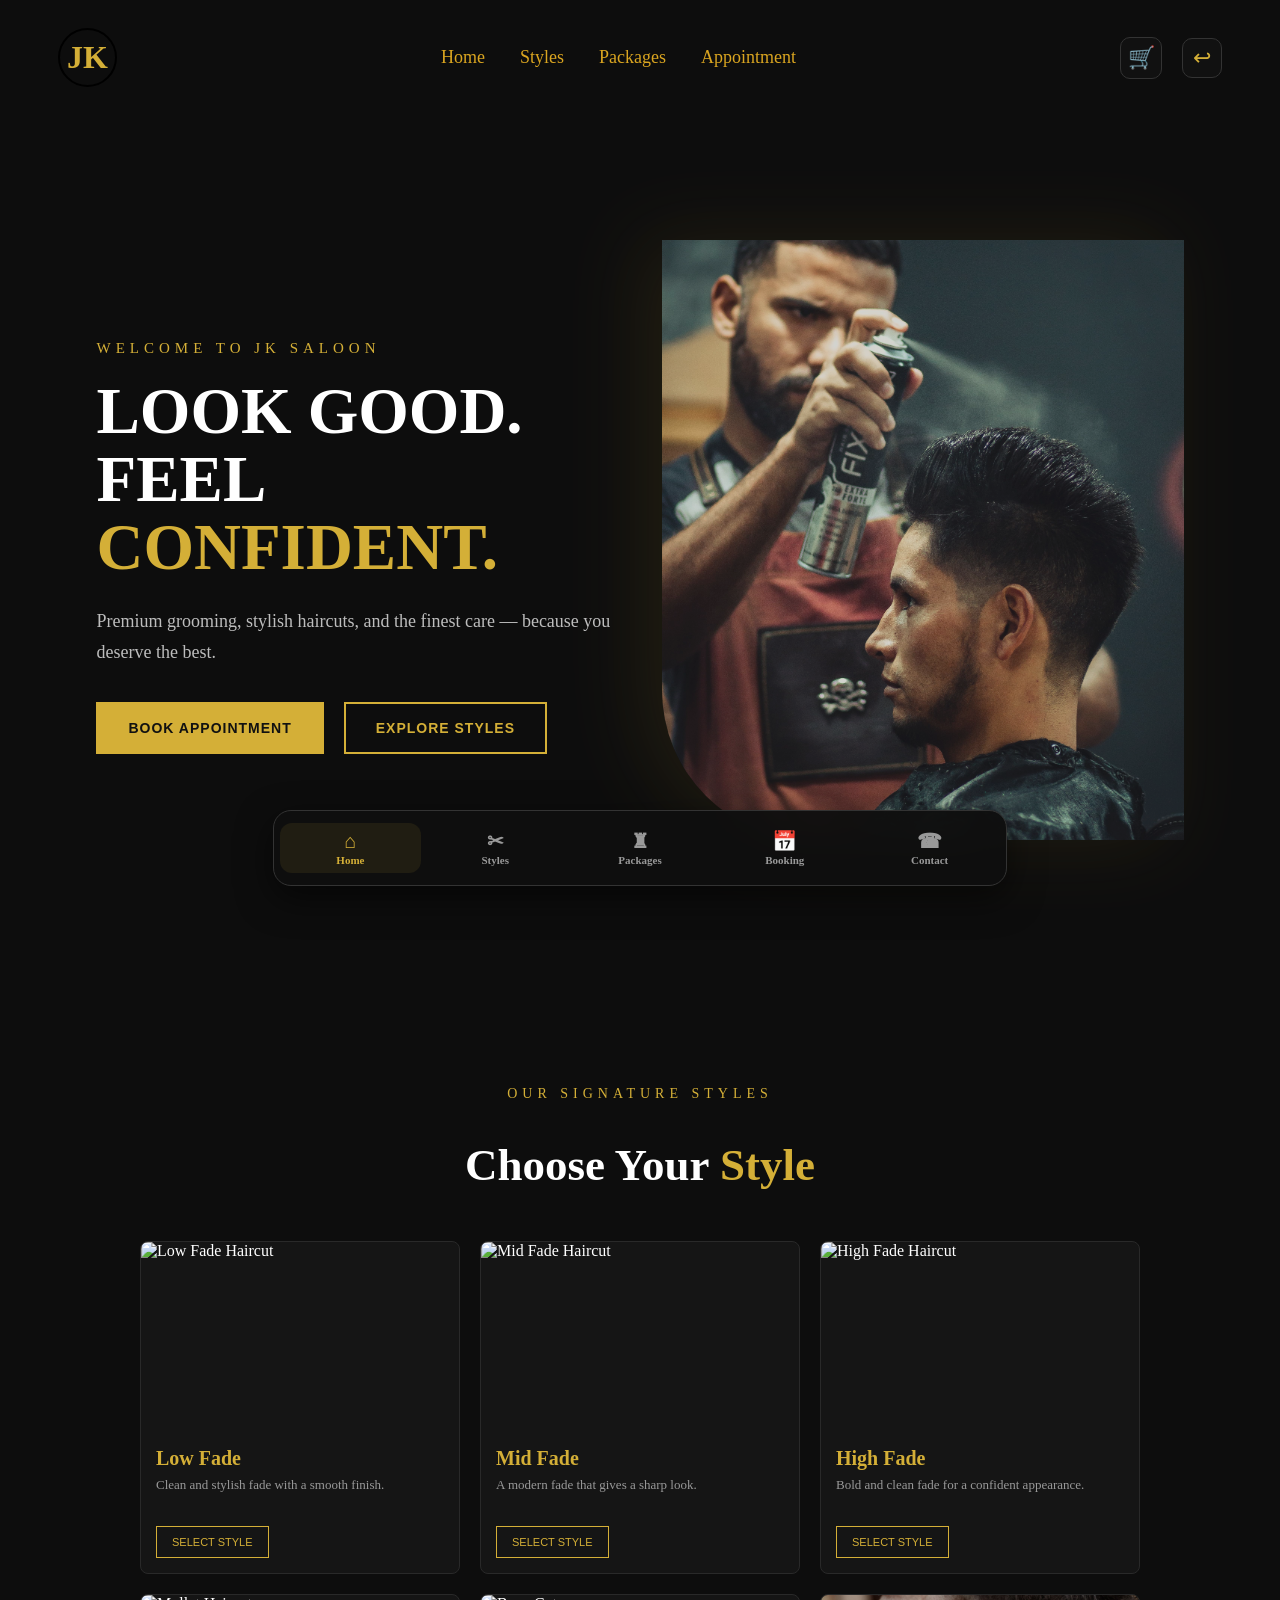
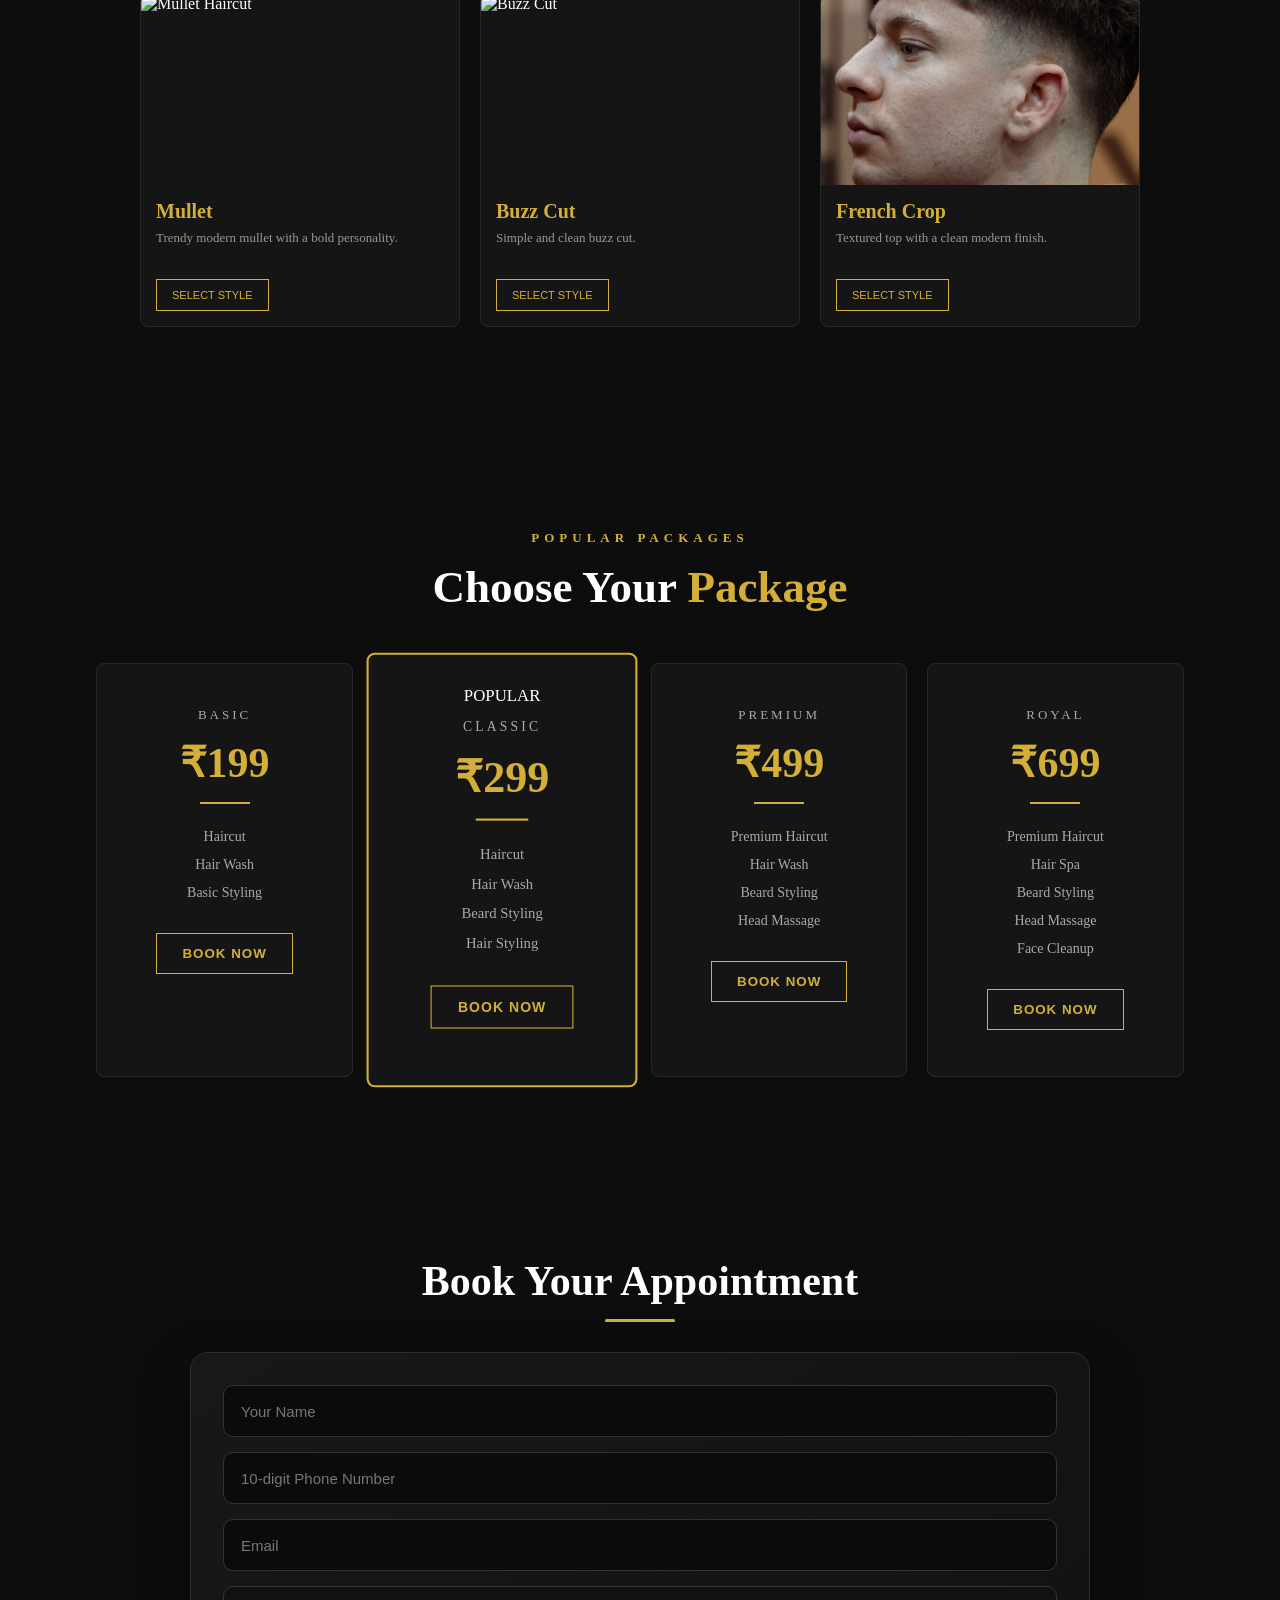
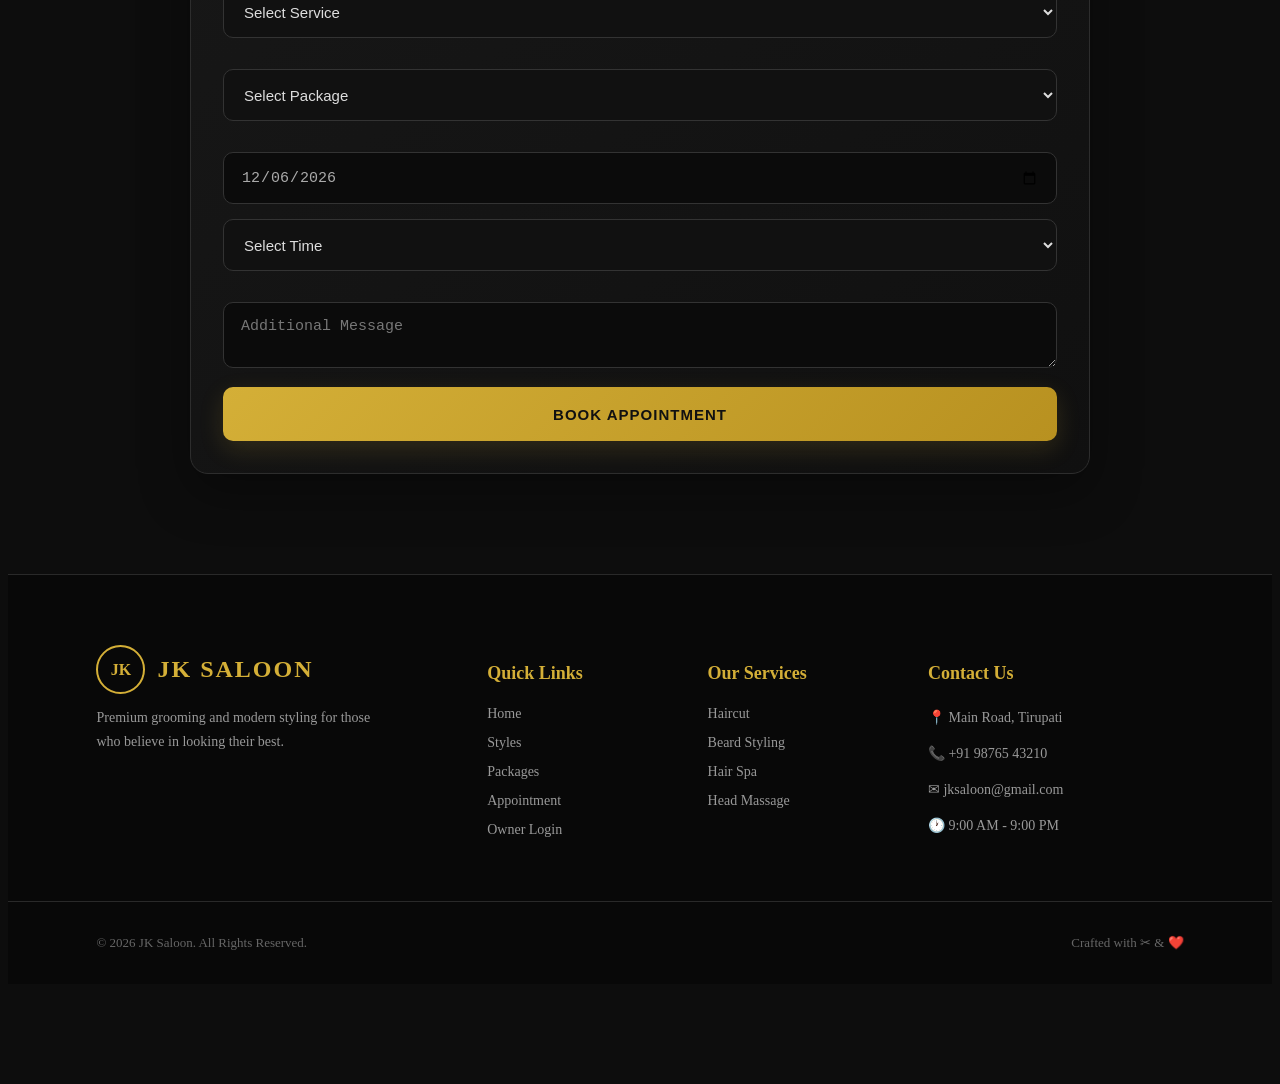
==== commit 6a393843: "Update website images" ====
--- a/frontend/index.html
+++ b/frontend/index.html
@@ -376,9 +376,9 @@
 
         <div class="style-card">
 
-            <img
-                src="image/image.jpg"
-                alt="French Crop">
+            <img 
+    src="image/french-crop.jpg" 
+    alt="French Crop Haircut">
 
             <div class="card-content">
 
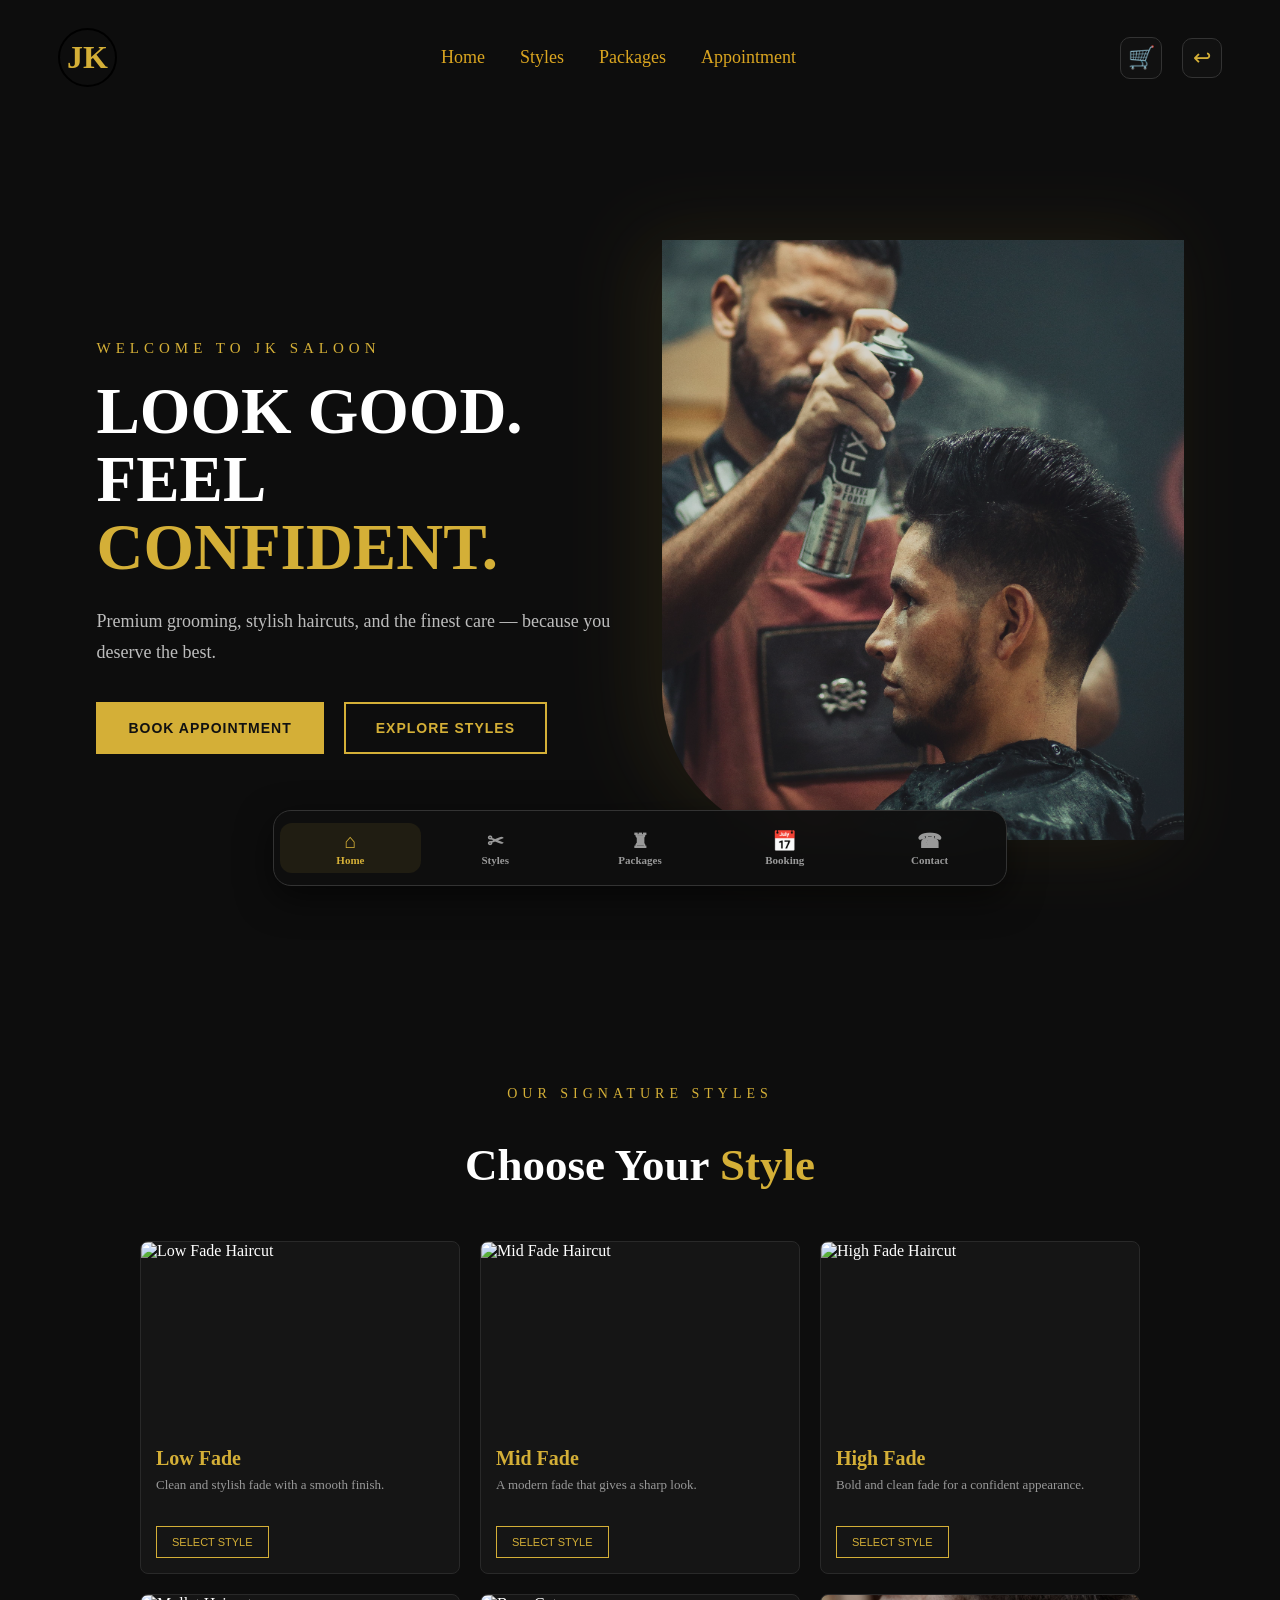
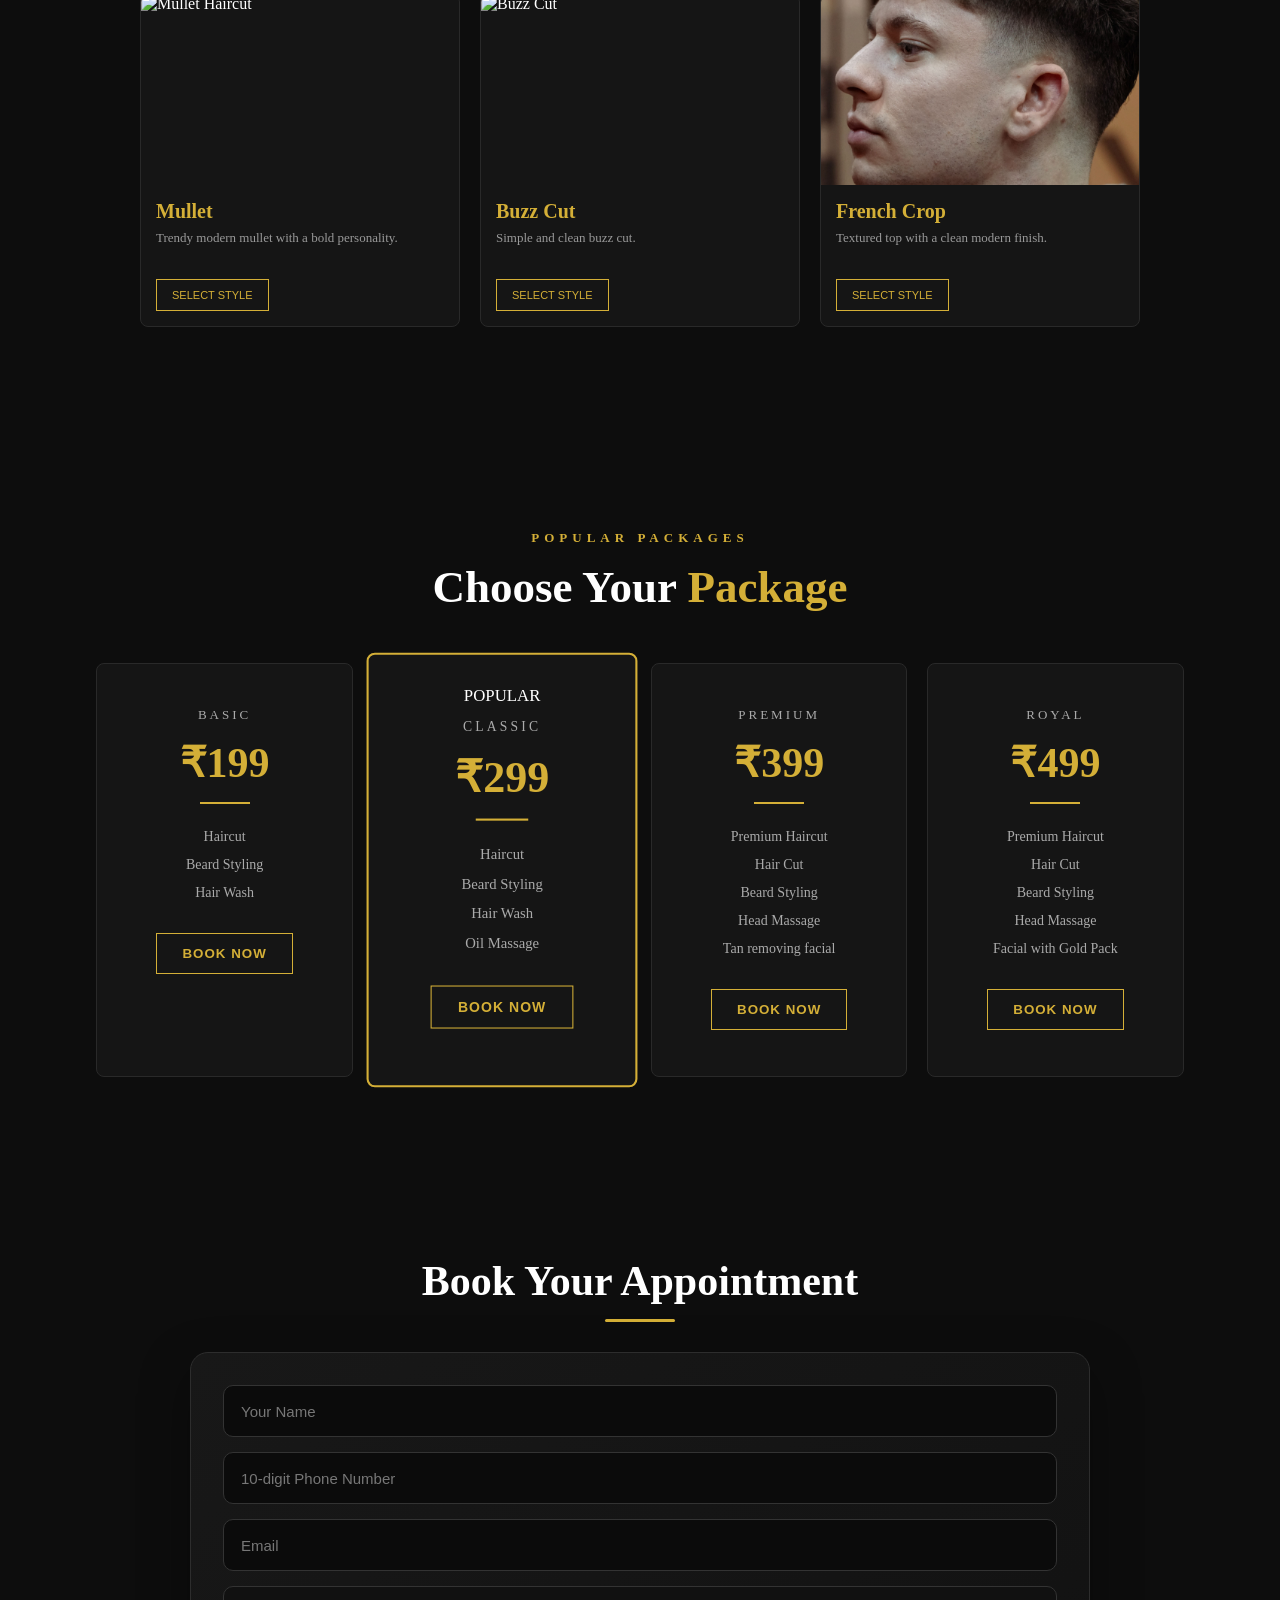
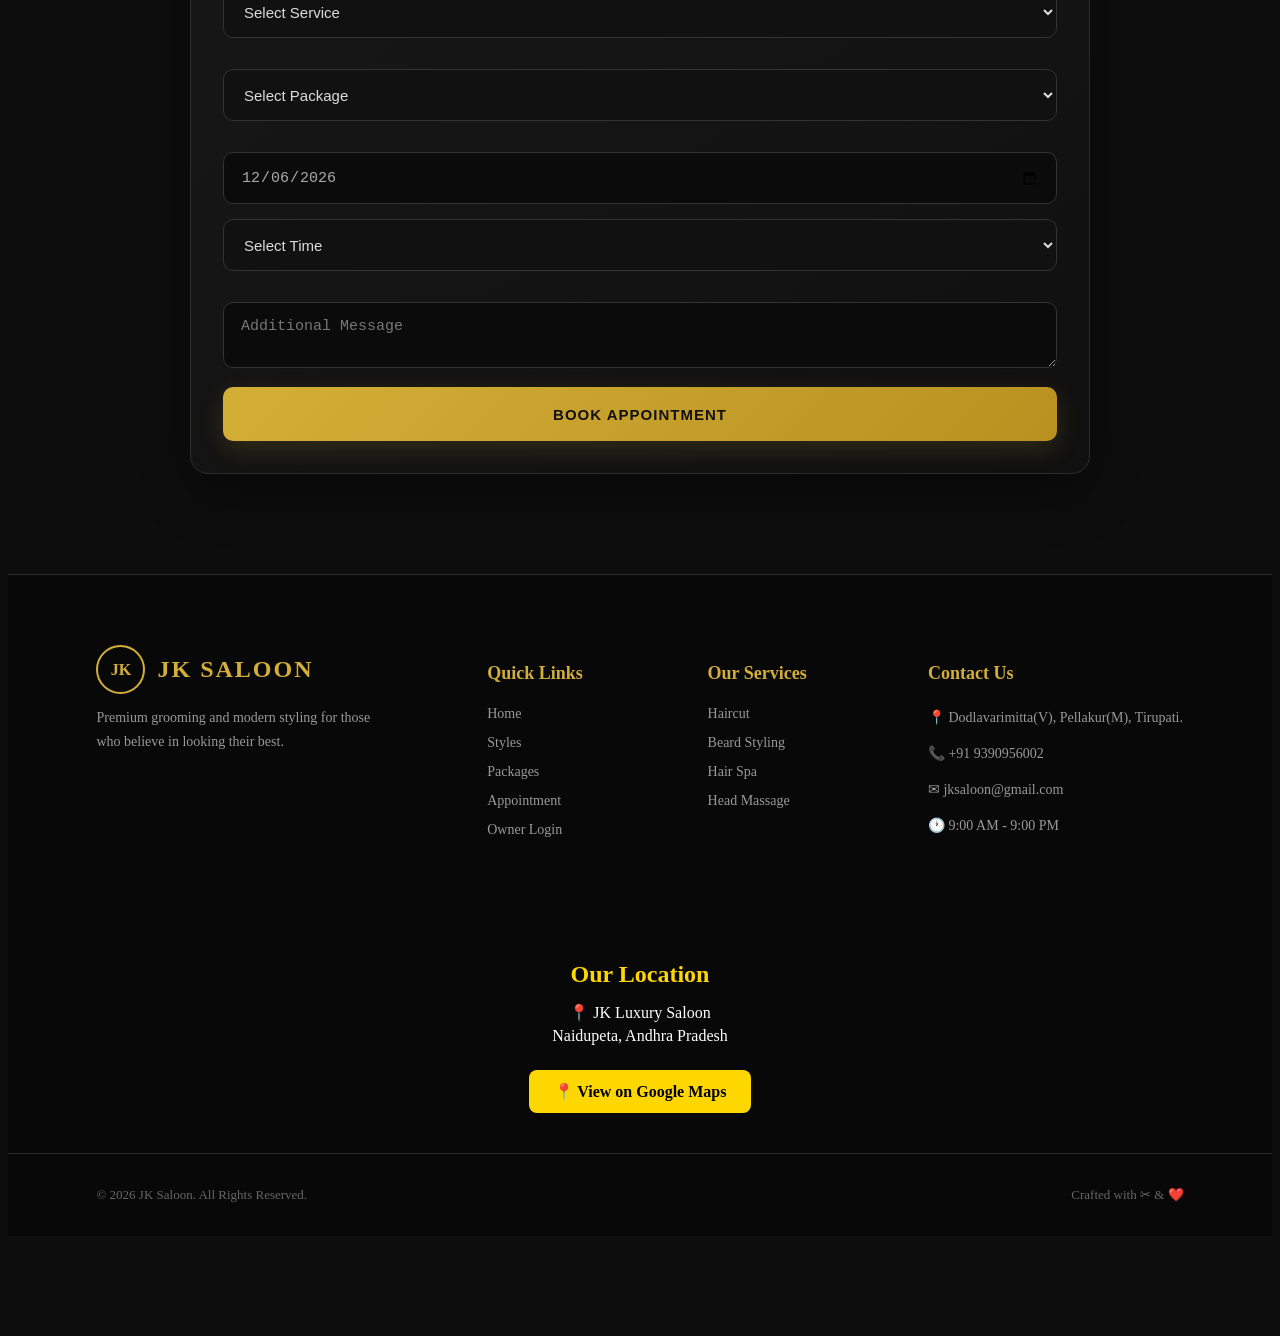
==== commit a18d4744: "added salon location" ====
--- a/frontend/index.html
+++ b/frontend/index.html
@@ -456,11 +456,10 @@
             </p>
 
             <p>
+                Beard Styling
+            </p>
+             <p>
                 Hair Wash
-            </p>
-
-            <p>
-                Basic Styling
             </p>
 
             <button
@@ -497,15 +496,15 @@
             </p>
 
             <p>
+                Beard Styling
+            </p>
+
+            <p>
                 Hair Wash
             </p>
 
             <p>
-                Beard Styling
-            </p>
-
-            <p>
-                Hair Styling
+               Oil Massage
             </p>
 
             <button
@@ -525,6 +524,50 @@
 
             <p class="package-name">
                 PREMIUM
+            </p>
+
+            <h3>
+                ₹399
+            </h3>
+
+            <div class="line"></div>
+
+            <p>
+                Premium Haircut
+            </p>
+
+            <p>
+                Hair Cut
+            </p>
+
+            <p>
+                Beard Styling
+            </p>
+
+            <p>
+                Head Massage
+            </p>
+             <p>
+               Tan removing facial
+            </p>
+
+            <button
+                onclick="selectPackage('Premium Package')">
+
+                BOOK NOW
+
+            </button>
+
+        </div>
+
+
+
+        <!-- ROYAL -->
+
+        <div class="package-card">
+
+            <p class="package-name">
+                ROYAL
             </p>
 
             <h3>
@@ -538,7 +581,7 @@
             </p>
 
             <p>
-                Hair Wash
+                Hair Cut
             </p>
 
             <p>
@@ -549,49 +592,8 @@
                 Head Massage
             </p>
 
-            <button
-                onclick="selectPackage('Premium Package')">
-
-                BOOK NOW
-
-            </button>
-
-        </div>
-
-
-
-        <!-- ROYAL -->
-
-        <div class="package-card">
-
-            <p class="package-name">
-                ROYAL
-            </p>
-
-            <h3>
-                ₹699
-            </h3>
-
-            <div class="line"></div>
-
-            <p>
-                Premium Haircut
-            </p>
-
-            <p>
-                Hair Spa
-            </p>
-
-            <p>
-                Beard Styling
-            </p>
-
-            <p>
-                Head Massage
-            </p>
-
-            <p>
-                Face Cleanup
+            <p>
+               Facial with Gold Pack
             </p>
 
             <button
@@ -717,11 +719,11 @@
             </option>
 
             <option value="Premium Package">
-                Premium - ₹499
+                Premium - ₹399
             </option>
 
             <option value="Royal Package">
-                Royal - ₹699
+                Royal - ₹499
             </option>
 
         </select>
@@ -984,11 +986,11 @@
             </h3>
 
             <p>
-                📍 Main Road, Tirupati
-            </p>
-
-            <p>
-                📞 +91 98765 43210
+                📍 Dodlavarimitta(V), Pellakur(M), Tirupati.
+            </p>
+
+            <p>
+                📞 +91 9390956002
             </p>
 
             <p>
@@ -1003,6 +1005,20 @@
 
 
     </div>
+
+    <!-- Location -->
+<div class="location-section">
+    <h2>Our Location</h2>
+
+    <p>📍 JK Luxury Saloon</p>
+    <p>Naidupeta, Andhra Pradesh</p>
+
+    <a href="https://maps.app.goo.gl/3aXBQMhqw6MnqVns7"
+       target="_blank"
+       class="location-btn">
+        📍 View on Google Maps
+    </a>
+</div>
 
 
 
--- a/frontend/style.css
+++ b/frontend/style.css
@@ -1946,3 +1946,33 @@
     background: #111;
     color: #fff;
 }
+
+
+.location-section {
+    text-align: center;
+    padding: 40px 20px;
+}
+
+.location-section h2 {
+    color: gold;
+    margin-bottom: 15px;
+}
+
+.location-section p {
+    margin: 5px 0;
+}
+
+.location-btn {
+    display: inline-block;
+    margin-top: 20px;
+    padding: 12px 25px;
+    background: gold;
+    color: #000;
+    text-decoration: none;
+    border-radius: 8px;
+    font-weight: bold;
+}
+
+.location-btn:hover {
+    opacity: 0.85;
+}
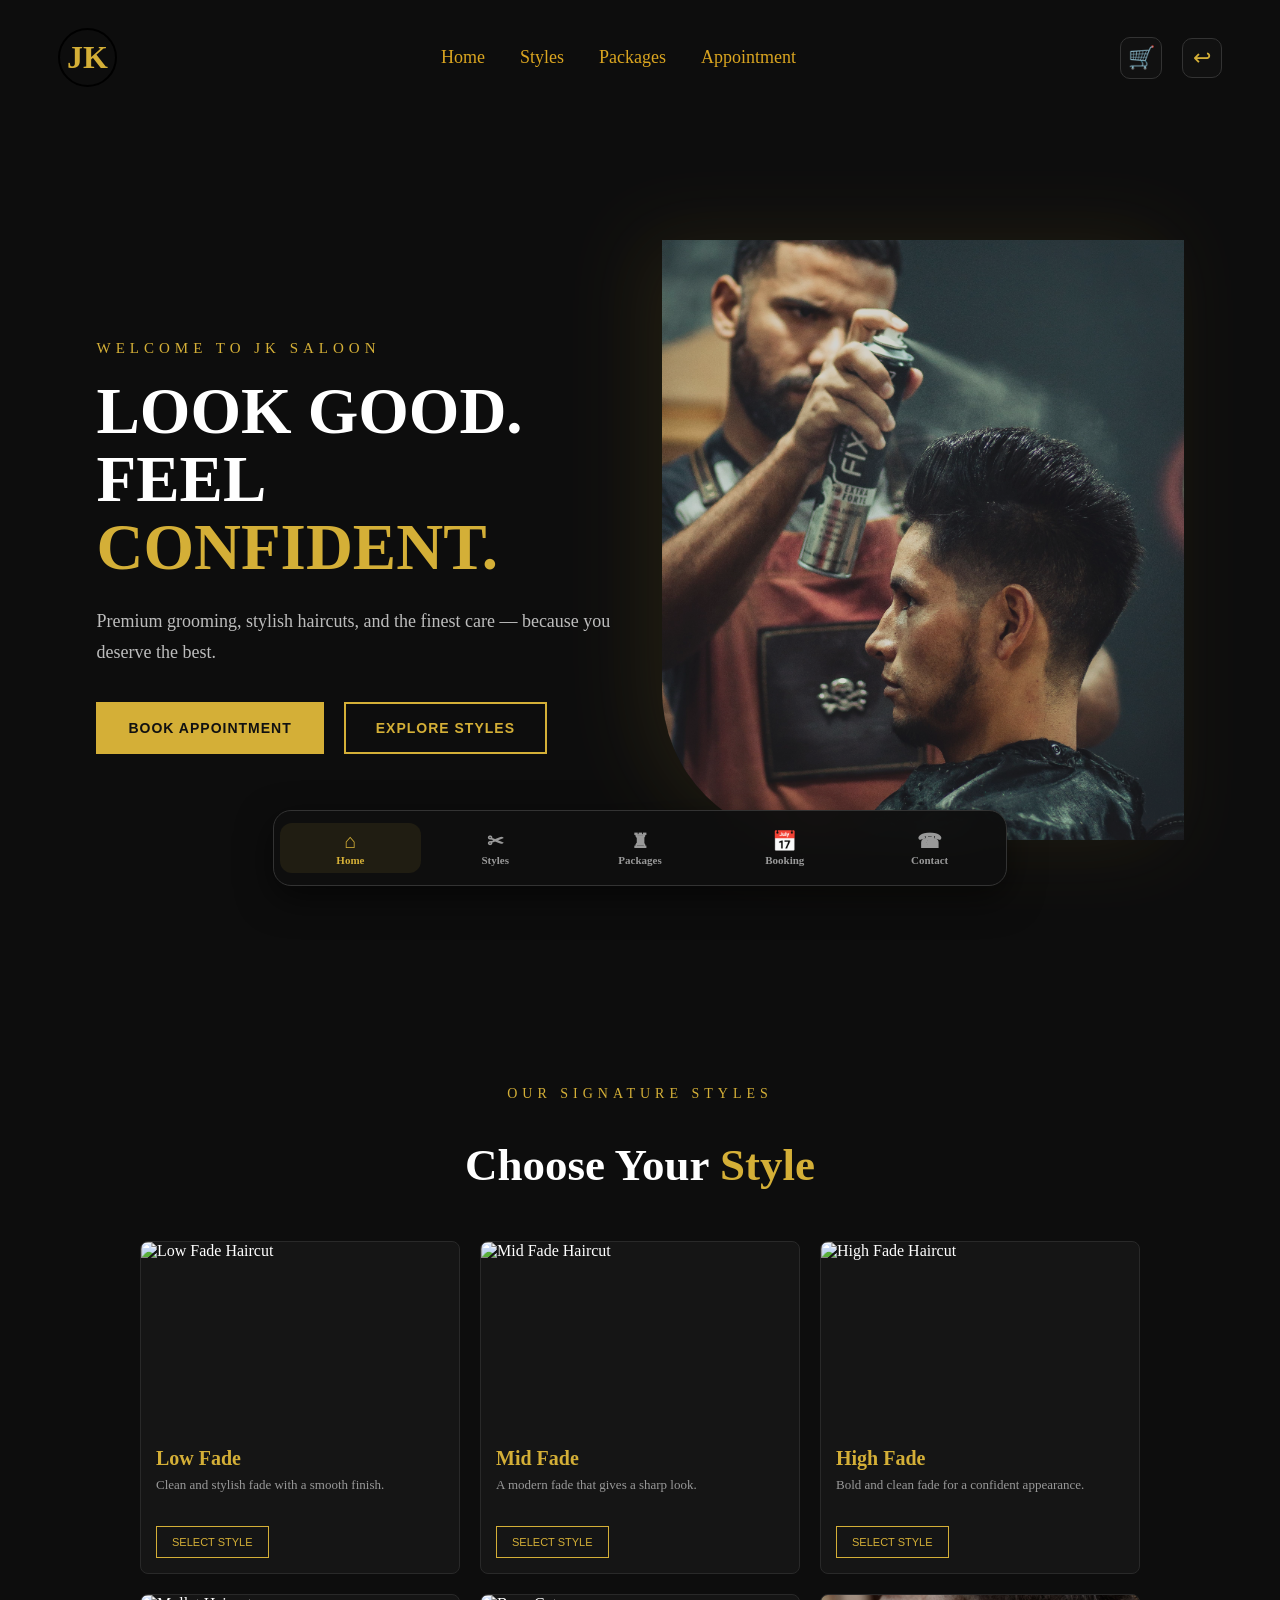
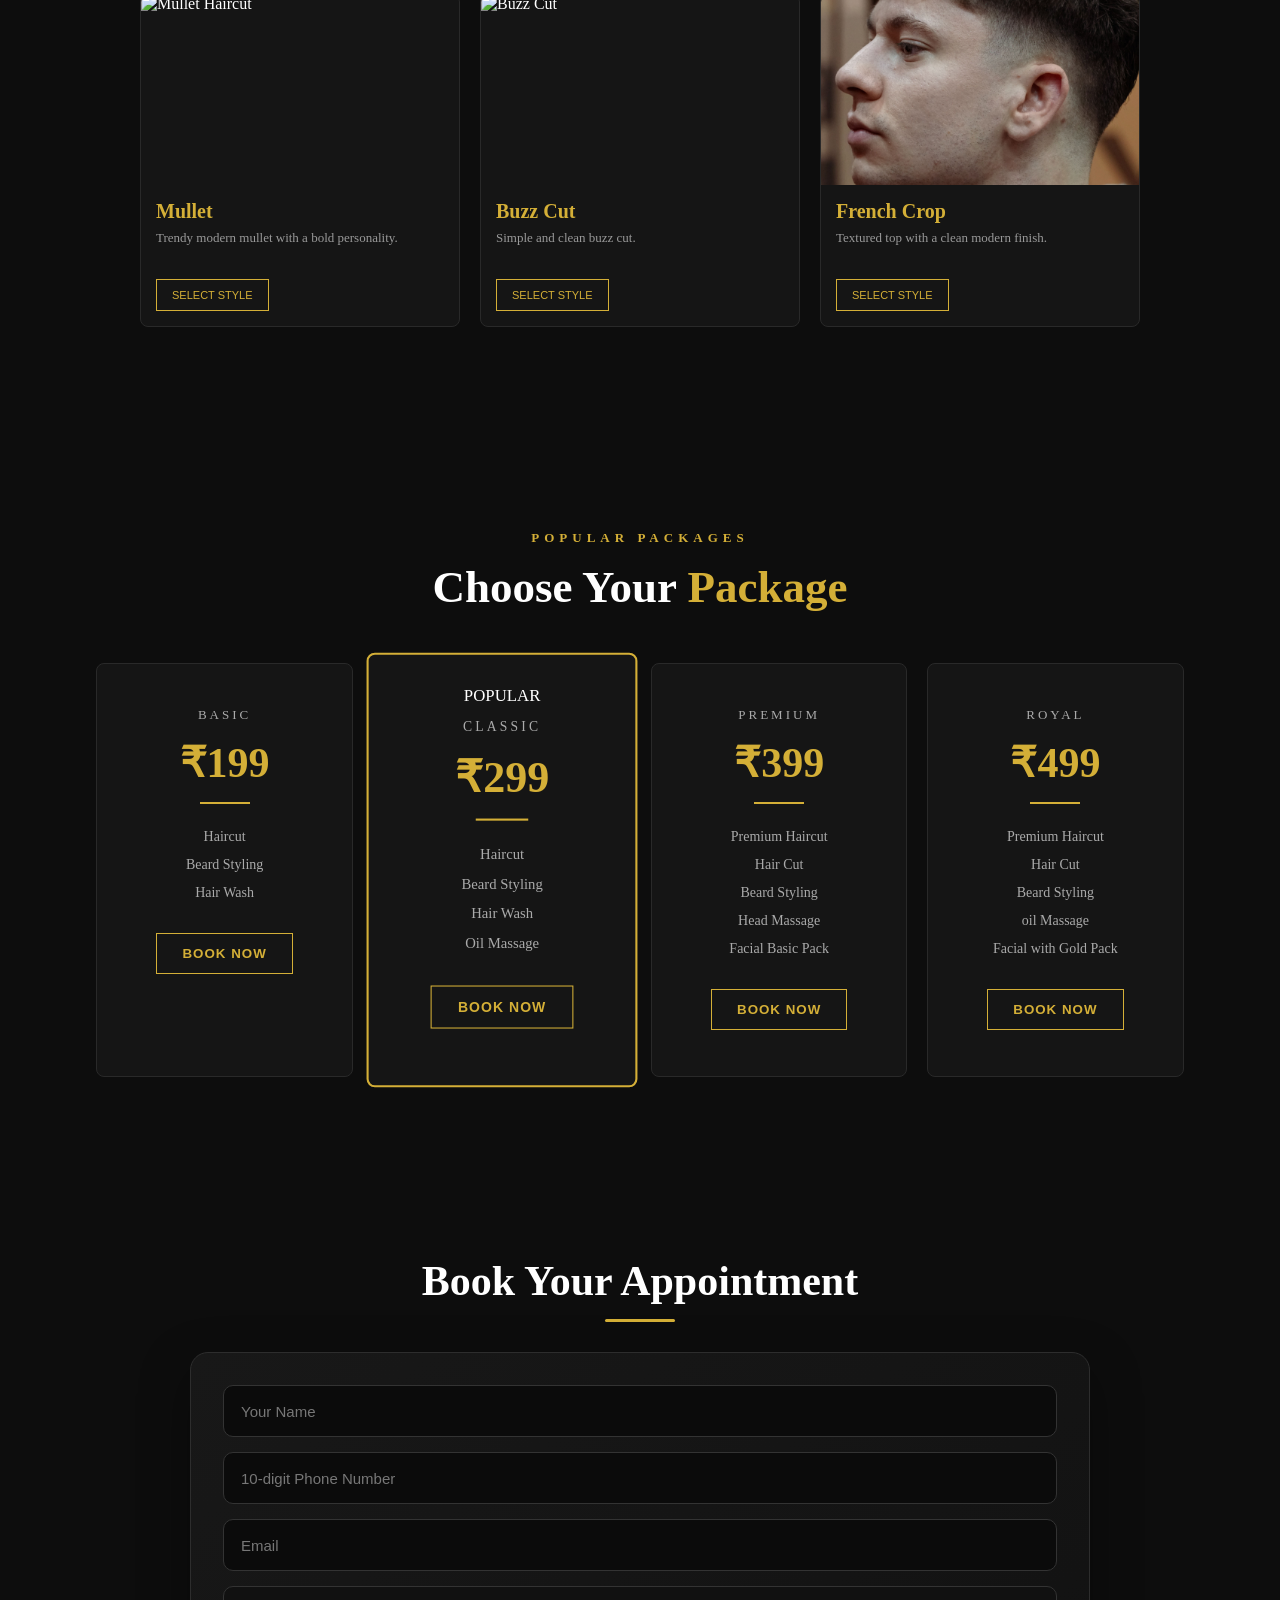
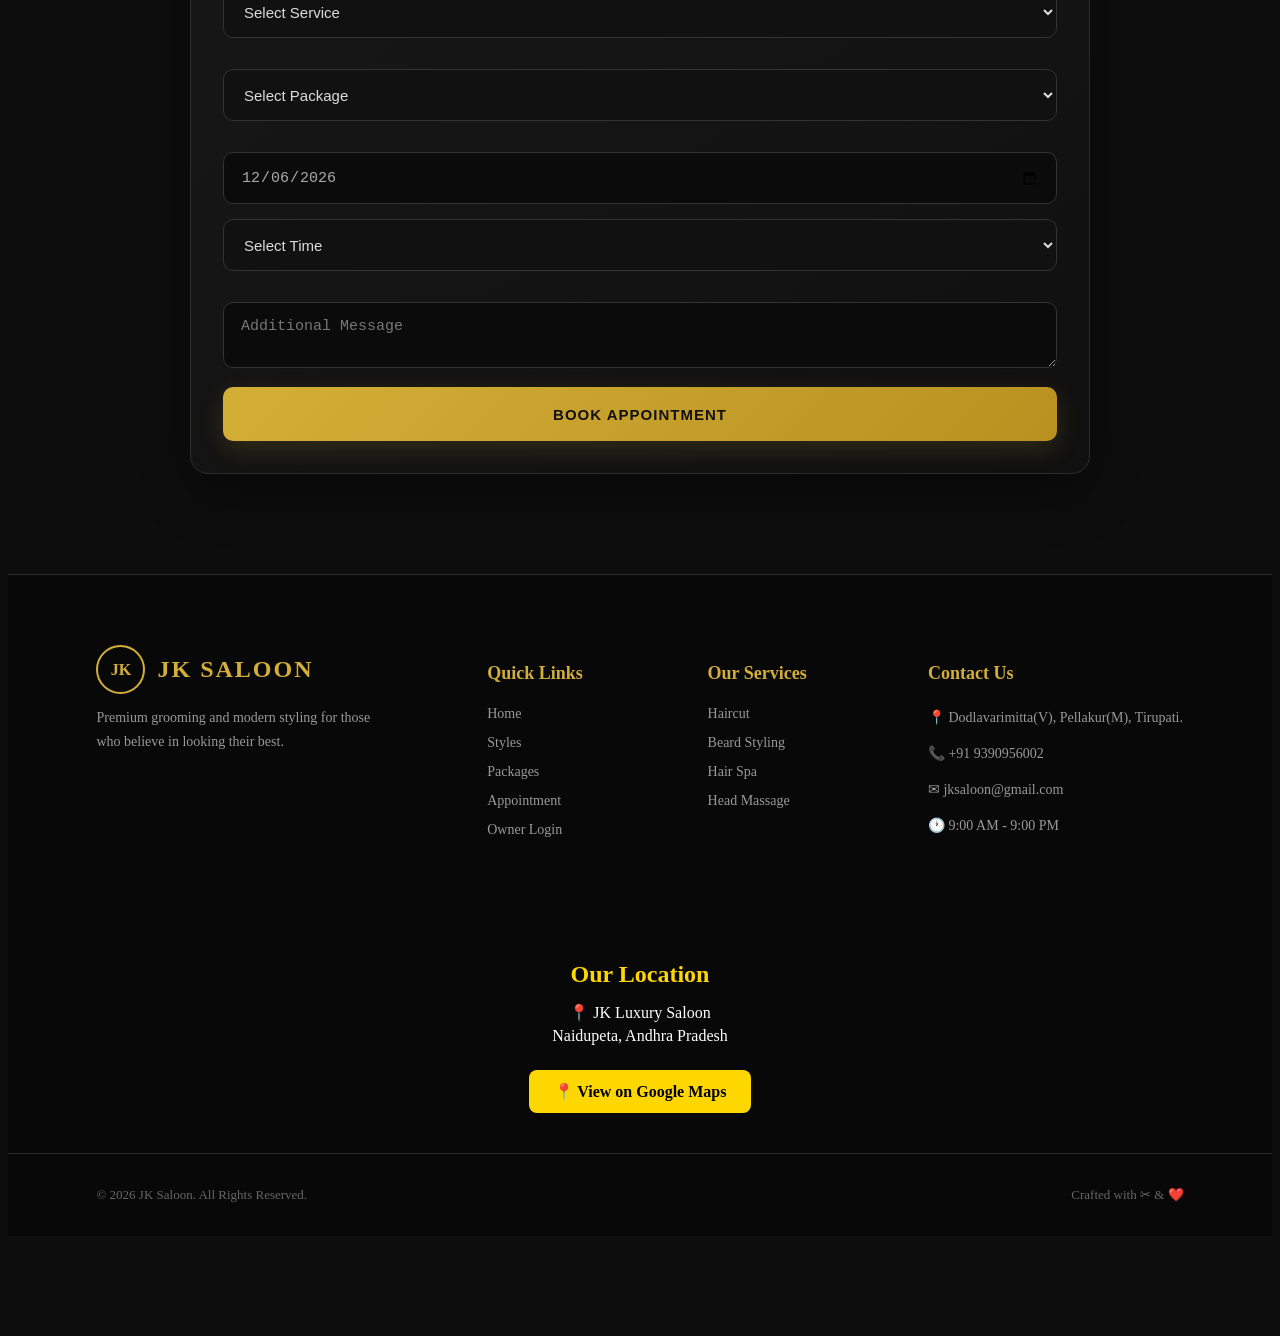
==== commit 626c85ee: "Updated appointment and time handling" ====
--- a/frontend/index.html
+++ b/frontend/index.html
@@ -548,7 +548,7 @@
                 Head Massage
             </p>
              <p>
-               Tan removing facial
+                Facial Basic Pack
             </p>
 
             <button
@@ -589,7 +589,7 @@
             </p>
 
             <p>
-                Head Massage
+                oil Massage
             </p>
 
             <p>
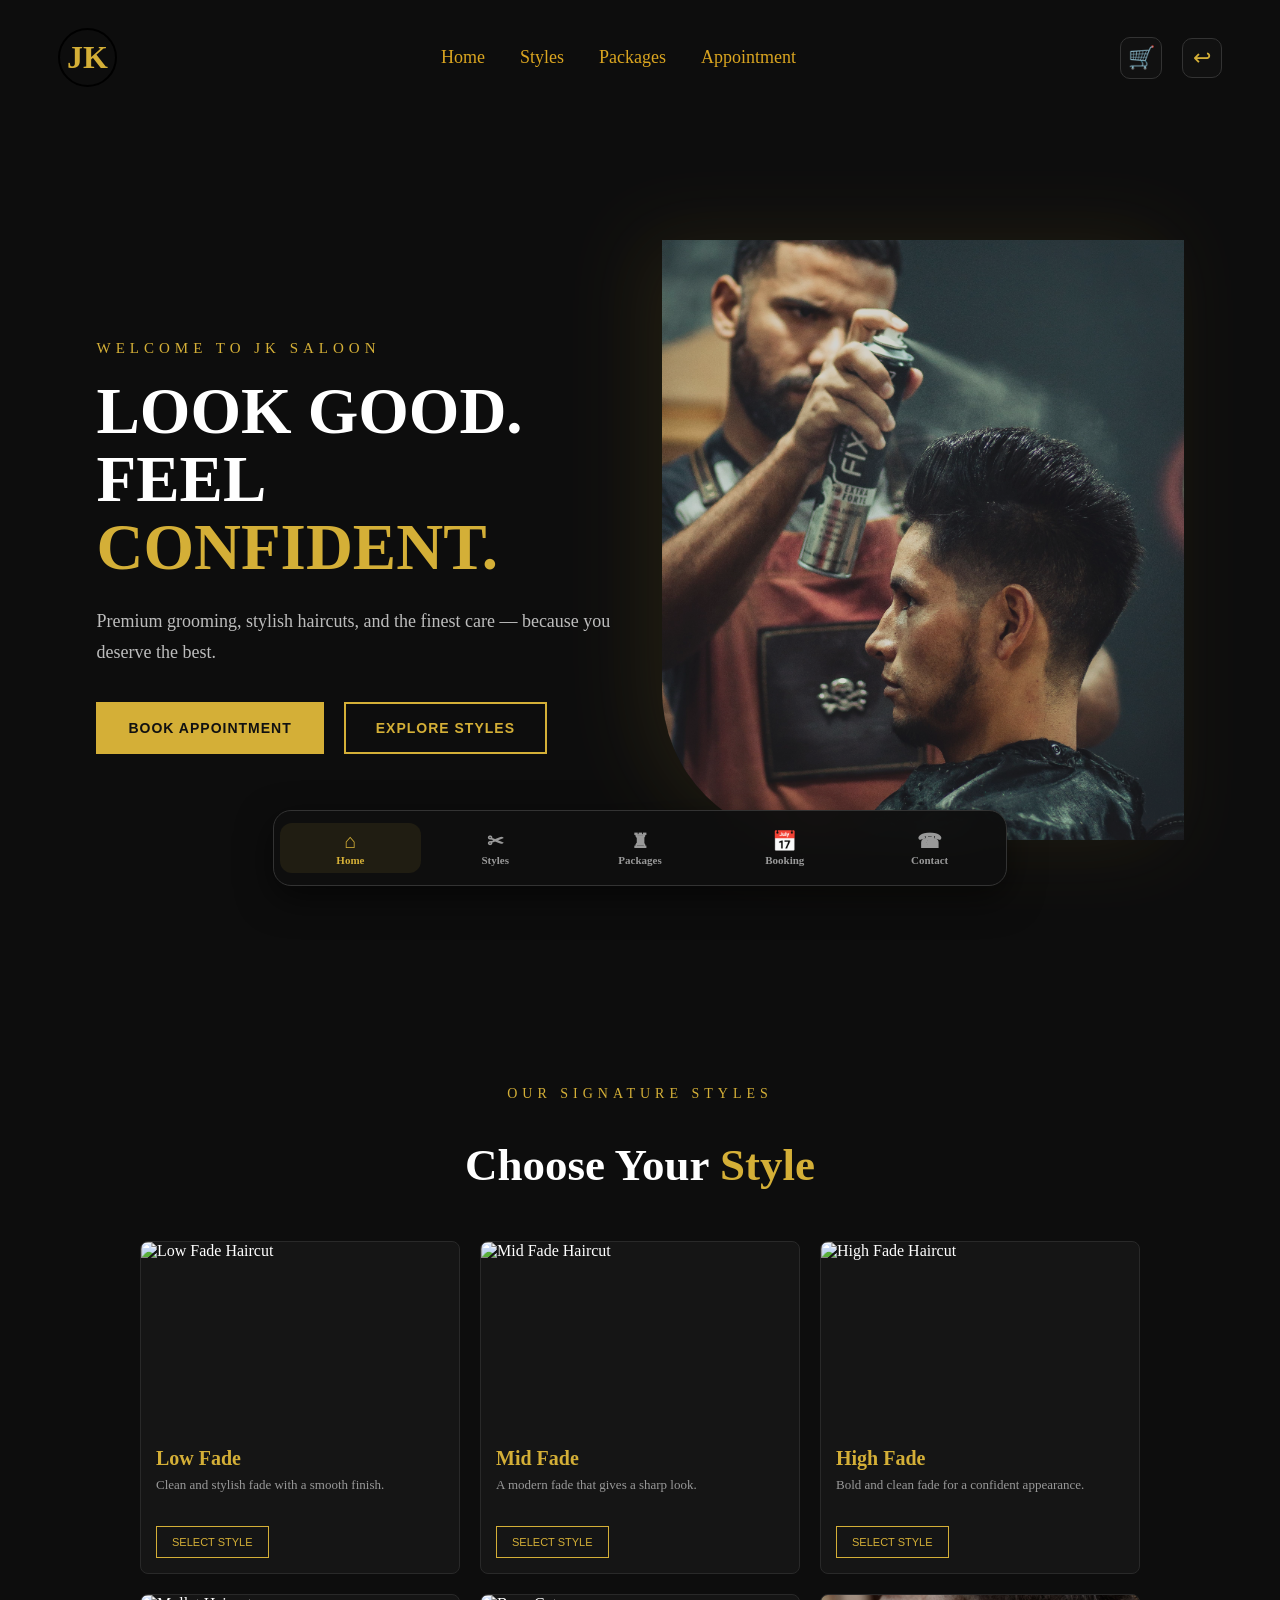
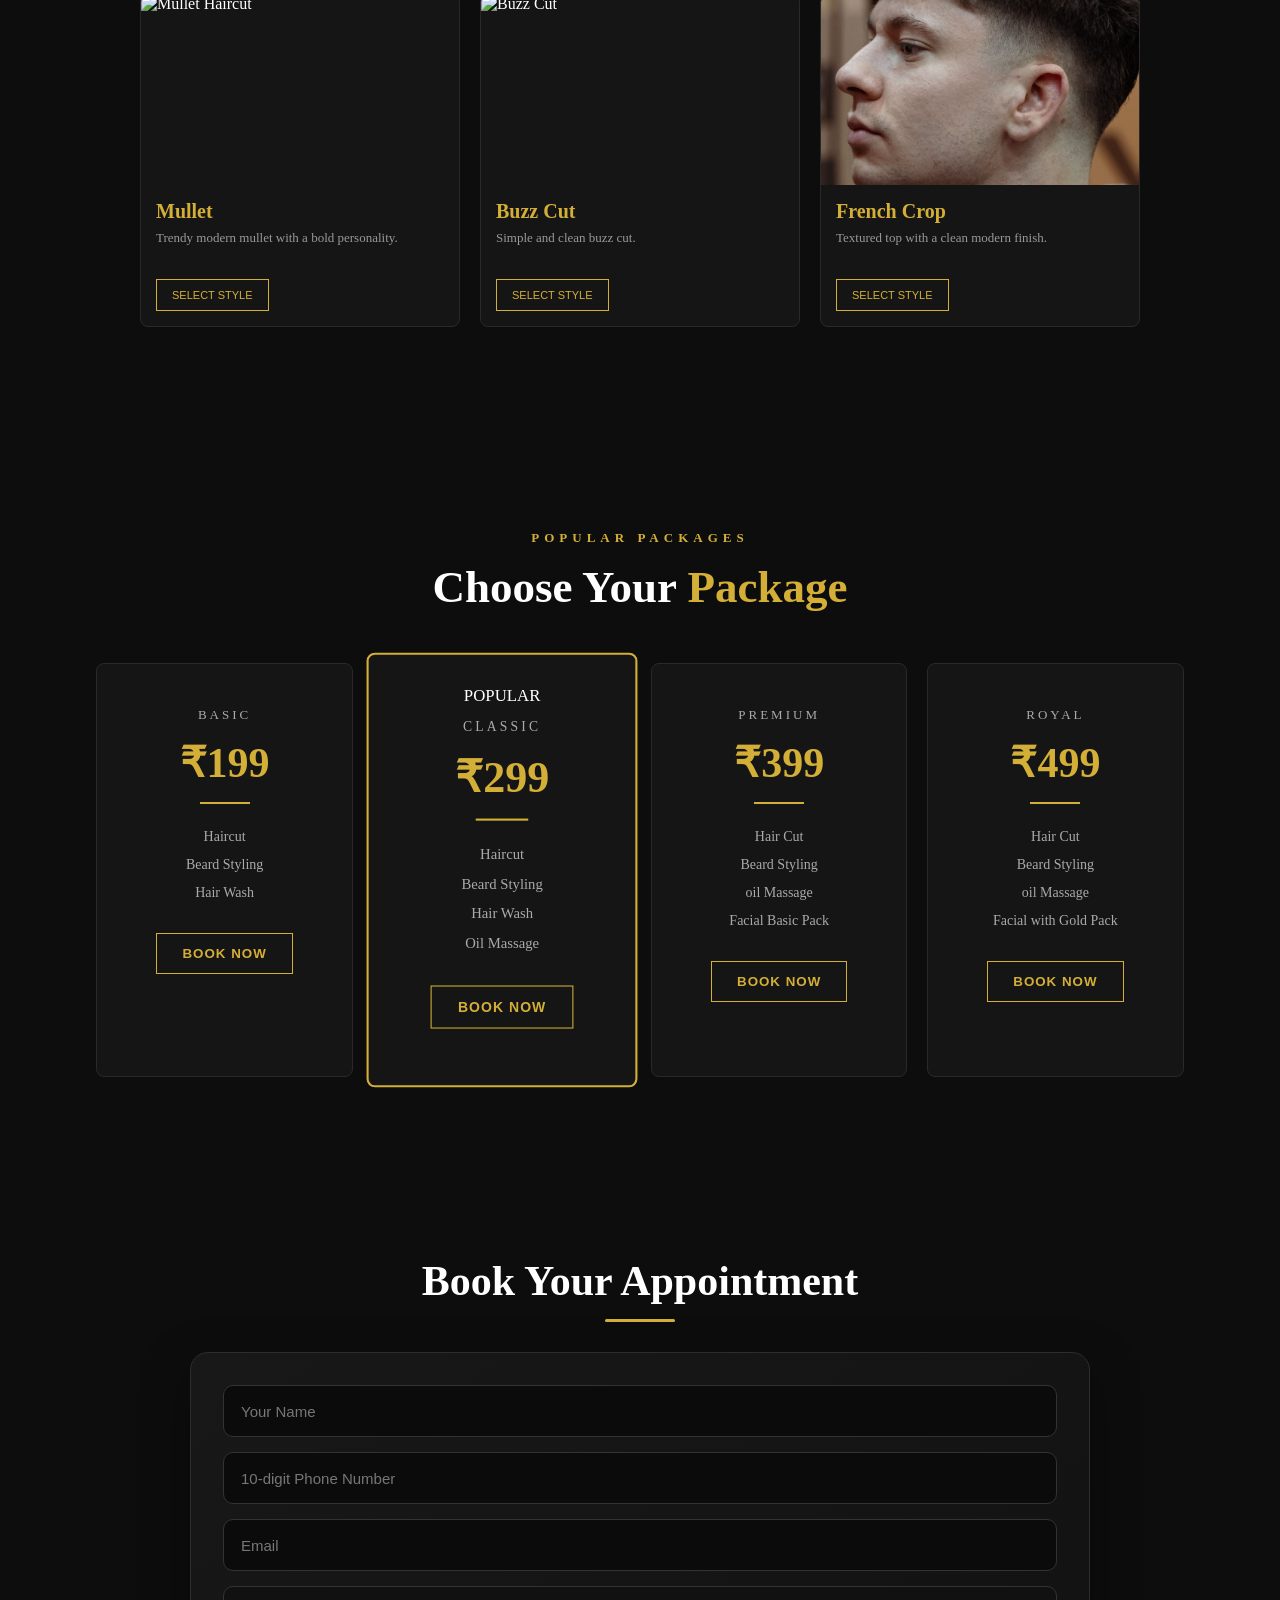
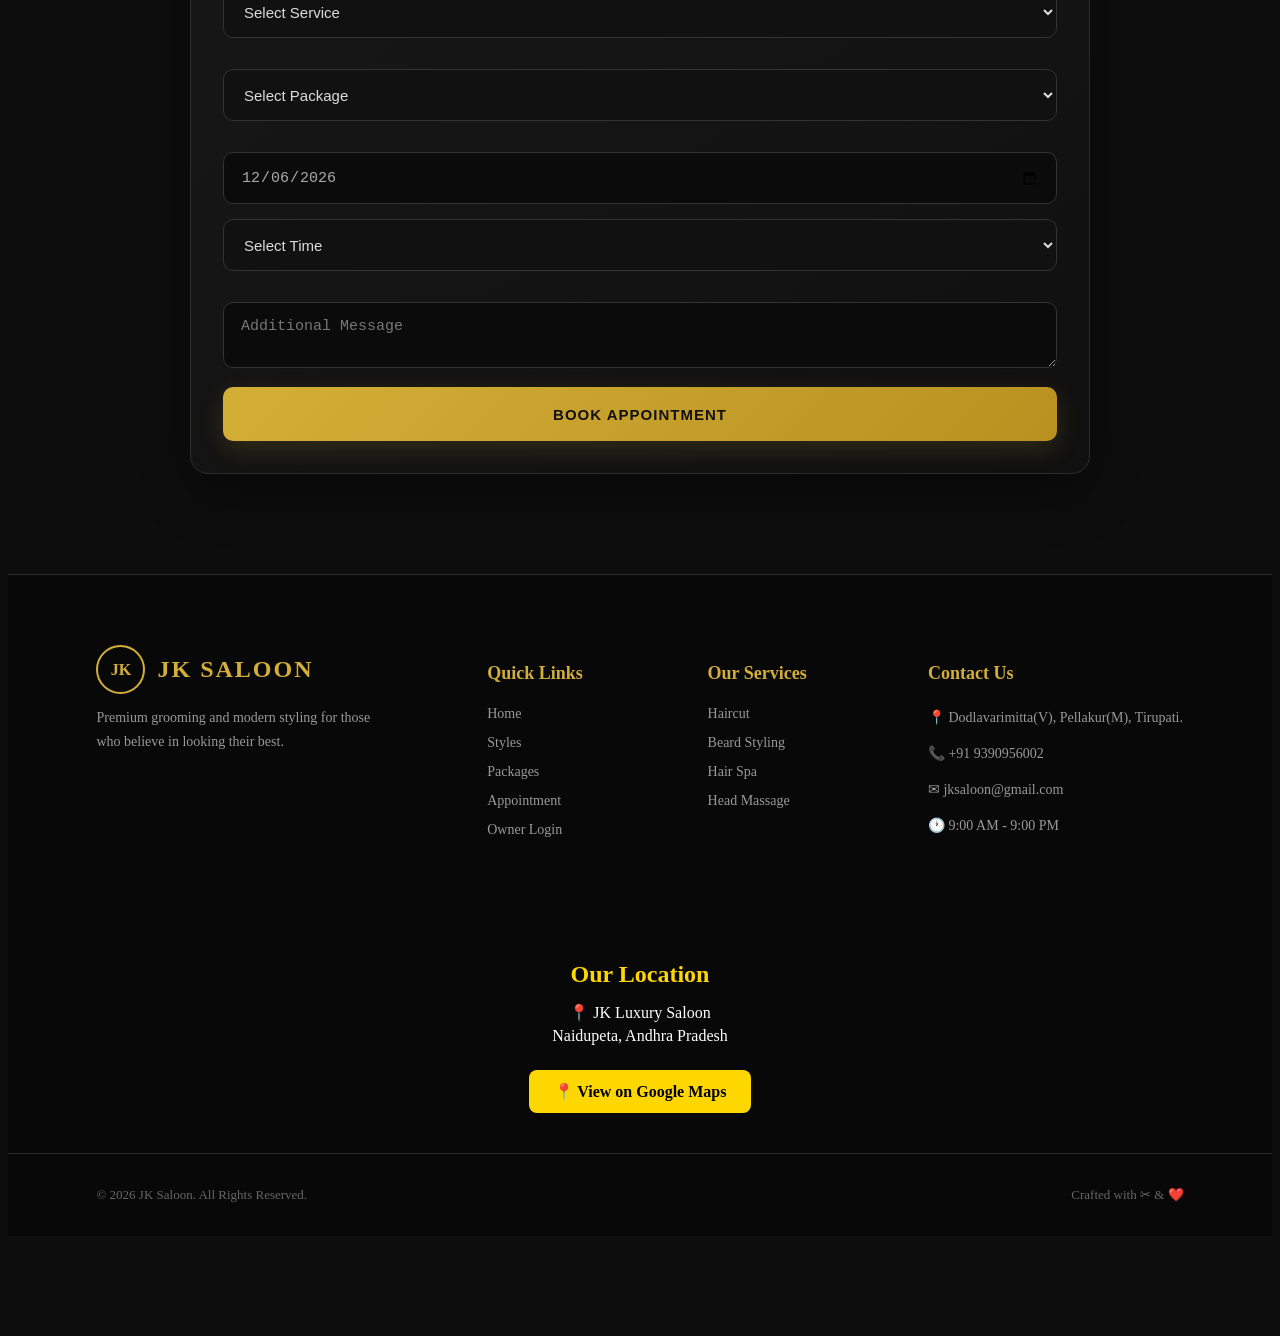
==== commit bf2618a3: "Updated appointment and time handling" ====
--- a/frontend/index.html
+++ b/frontend/index.html
@@ -532,9 +532,6 @@
 
             <div class="line"></div>
 
-            <p>
-                Premium Haircut
-            </p>
 
             <p>
                 Hair Cut
@@ -545,7 +542,7 @@
             </p>
 
             <p>
-                Head Massage
+                oil Massage
             </p>
              <p>
                 Facial Basic Pack
@@ -576,9 +573,7 @@
 
             <div class="line"></div>
 
-            <p>
-                Premium Haircut
-            </p>
+          
 
             <p>
                 Hair Cut
